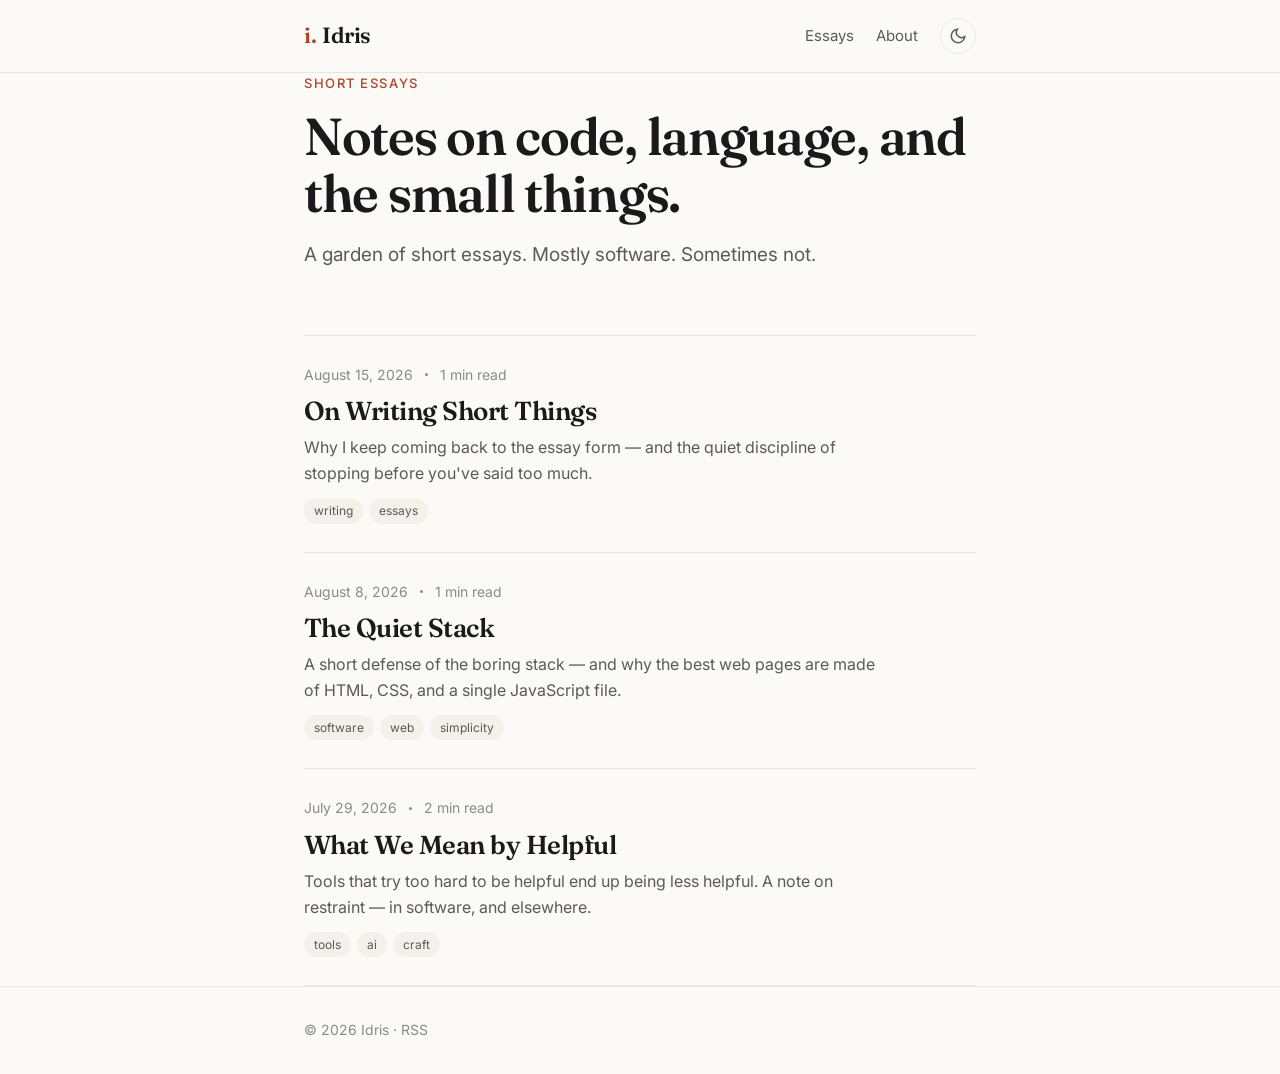
==== index.html @ 1bb1d2be "Initial site: modern essay journal with RSS + Pages deploy" ====
<!DOCTYPE html>
<html lang="en">
<head>
  <meta charset="UTF-8" />
  <meta name="viewport" content="width=device-width, initial-scale=1.0" />
  <title>Idris — Essays</title>
  <meta name="description" content="Short essays on software, language, and the small things." />
  <link rel="preconnect" href="https://fonts.googleapis.com" />
  <link rel="preconnect" href="https://fonts.gstatic.com" crossorigin />
  <link href="https://fonts.googleapis.com/css2?family=Fraunces:opsz,wght@9..144,400;9..144,500;9..144,600;9..144,700&family=Inter:wght@400;500;600;700&family=JetBrains+Mono:wght@400;500&display=swap" rel="stylesheet" />
  <link rel="stylesheet" href="/assets/style.css" />
  <link rel="alternate" type="application/rss+xml" title="Idris — Essays" href="/feed.xml" />
</head>
<body>
  <a class="skip-link" href="#main">Skip to content</a>

  <header class="site-header">
    <div class="wrap">
      <a class="brand" href="/">
        <span class="brand-mark">i.</span>
        <span class="brand-name">Idris</span>
      </a>
      <nav class="nav">
        <a href="/">Essays</a>
        <a href="/about.html">About</a>
        <button id="theme-toggle" class="theme-toggle" aria-label="Toggle theme">
          <svg class="icon-sun" viewBox="0 0 24 24" width="18" height="18" fill="none" stroke="currentColor" stroke-width="2"><circle cx="12" cy="12" r="4"/><path d="M12 2v2M12 20v2M4.93 4.93l1.41 1.41M17.66 17.66l1.41 1.41M2 12h2M20 12h2M4.93 19.07l1.41-1.41M17.66 6.34l1.41-1.41"/></svg>
          <svg class="icon-moon" viewBox="0 0 24 24" width="18" height="18" fill="none" stroke="currentColor" stroke-width="2"><path d="M21 12.79A9 9 0 1 1 11.21 3 7 7 0 0 0 21 12.79z"/></svg>
        </button>
      </nav>
    </div>
  </header>

  <main id="main" class="wrap">
    <section class="hero">
      <p class="eyebrow">Short essays</p>
      <h1>Notes on code, language, and the small things.</h1>
      <p class="lede">A garden of short essays. Mostly software. Sometimes not.</p>
    </section>

    <section class="essays" id="essay-list" aria-live="polite">
      <div class="loading">Loading essays…</div>
    </section>
  </main>

  <footer class="site-footer">
    <div class="wrap">
      <p>© <span id="year"></span> Idris · <a href="/feed.xml">RSS</a></p>
    </div>
  </footer>

  <script src="/assets/essays.js"></script>
  <script src="/assets/main.js"></script>
</body>
</html>
---- assets/style.css ----
/* ---------- Theme tokens ---------- */
:root {
  --bg: #fbfaf7;
  --bg-elev: #ffffff;
  --fg: #1a1a1a;
  --fg-muted: #5a5a5a;
  --fg-faint: #8a8a8a;
  --border: #e8e6df;
  --accent: #b1432a;
  --accent-soft: #f6e7e0;
  --code-bg: #f3f1ea;
  --shadow: 0 1px 2px rgba(0,0,0,.04), 0 8px 24px rgba(0,0,0,.04);
  --radius: 10px;
  --max: 720px;
}

[data-theme="dark"] {
  --bg: #131311;
  --bg-elev: #1c1c19;
  --fg: #ececea;
  --fg-muted: #a8a8a3;
  --fg-faint: #6e6e69;
  --border: #2a2a26;
  --accent: #e07a5f;
  --accent-soft: #2a1f1a;
  --code-bg: #1f1f1c;
  --shadow: 0 1px 2px rgba(0,0,0,.3), 0 8px 24px rgba(0,0,0,.4);
}

/* ---------- Reset ---------- */
*, *::before, *::after { box-sizing: border-box; }
html { -webkit-text-size-adjust: 100%; }
body, h1, h2, h3, p, ul, ol, figure, blockquote, pre { margin: 0; }
ul, ol { padding: 0; list-style: none; }
img { max-width: 100%; display: block; }
a { color: inherit; text-decoration: none; }

/* ---------- Base ---------- */
html { color-scheme: light dark; }
body {
  font-family: 'Inter', -apple-system, BlinkMacSystemFont, 'Segoe UI', sans-serif;
  background: var(--bg);
  color: var(--fg);
  line-height: 1.6;
  font-size: 17px;
  transition: background .2s ease, color .2s ease;
  min-height: 100vh;
  display: flex;
  flex-direction: column;
}

.wrap {
  max-width: var(--max);
  margin: 0 auto;
  padding: 0 24px;
}

.skip-link {
  position: absolute; left: -9999px; top: 0;
  background: var(--accent); color: white; padding: 8px 12px;
}
.skip-link:focus { left: 8px; top: 8px; z-index: 100; }

/* ---------- Header ---------- */
.site-header {
  border-bottom: 1px solid var(--border);
  background: color-mix(in srgb, var(--bg) 90%, transparent);
  backdrop-filter: blur(10px);
  position: sticky; top: 0; z-index: 50;
}
.site-header .wrap {
  display: flex; align-items: center; justify-content: space-between;
  padding-top: 18px; padding-bottom: 18px;
}
.brand {
  display: inline-flex; align-items: baseline; gap: 6px;
  font-family: 'Fraunces', Georgia, serif;
  font-weight: 600; font-size: 22px;
  letter-spacing: -0.02em;
}
.brand-mark { color: var(--accent); }
.nav { display: flex; align-items: center; gap: 22px; font-size: 15px; }
.nav a {
  color: var(--fg-muted);
  transition: color .15s ease;
}
.nav a:hover { color: var(--fg); }
.theme-toggle {
  background: transparent; border: 1px solid var(--border);
  width: 36px; height: 36px; border-radius: 50%;
  display: inline-flex; align-items: center; justify-content: center;
  cursor: pointer; color: var(--fg-muted);
  transition: all .15s ease;
}
.theme-toggle:hover { color: var(--fg); border-color: var(--fg-faint); }
.icon-sun { display: none; }
[data-theme="dark"] .icon-sun { display: block; }
[data-theme="dark"] .icon-moon { display: none; }

/* ---------- Hero ---------- */
main { flex: 1; padding-top: 64px; padding-bottom: 96px; }
.hero { margin-bottom: 64px; }
.eyebrow {
  font-size: 13px; letter-spacing: 0.12em; text-transform: uppercase;
  color: var(--accent); margin-bottom: 14px; font-weight: 500;
}
.hero h1 {
  font-family: 'Fraunces', Georgia, serif;
  font-size: clamp(34px, 6vw, 52px);
  font-weight: 600;
  letter-spacing: -0.025em;
  line-height: 1.1;
  margin-bottom: 18px;
}
.lede { color: var(--fg-muted); font-size: 19px; max-width: 540px; }

/* ---------- Essay list ---------- */
.essays { display: flex; flex-direction: column; }
.essay-card {
  display: block;
  padding: 28px 0;
  border-bottom: 1px solid var(--border);
  transition: transform .15s ease;
}
.essay-card:first-child { border-top: 1px solid var(--border); }
.essay-card:hover { transform: translateX(2px); }
.essay-card h2 {
  font-family: 'Fraunces', Georgia, serif;
  font-size: 26px;
  font-weight: 600;
  letter-spacing: -0.02em;
  line-height: 1.2;
  margin-bottom: 8px;
  color: var(--fg);
}
.essay-card h2::after {
  content: " →";
  color: var(--accent);
  opacity: 0;
  transition: opacity .15s ease, transform .15s ease;
  display: inline-block;
}
.essay-card:hover h2::after { opacity: 1; transform: translateX(2px); }
.essay-meta {
  display: flex; gap: 12px; align-items: center;
  font-size: 14px; color: var(--fg-faint);
  margin-bottom: 10px;
}
.essay-meta .dot { width: 3px; height: 3px; background: currentColor; border-radius: 50%; }
.essay-card p { color: var(--fg-muted); font-size: 16px; max-width: 580px; }
.essay-tags { display: flex; gap: 6px; margin-top: 12px; flex-wrap: wrap; }
.essay-tag {
  font-size: 12px; padding: 3px 10px; border-radius: 999px;
  background: var(--code-bg); color: var(--fg-muted);
}

.loading, .empty { color: var(--fg-faint); padding: 40px 0; text-align: center; }

/* ---------- Essay (post) page ---------- */
.post-header { margin-bottom: 48px; padding-bottom: 24px; border-bottom: 1px solid var(--border); }
.post-header h1 {
  font-family: 'Fraunces', Georgia, serif;
  font-size: clamp(32px, 5vw, 44px);
  font-weight: 600;
  letter-spacing: -0.025em;
  line-height: 1.15;
  margin-bottom: 14px;
}
.post-meta { color: var(--fg-faint); font-size: 15px; display: flex; gap: 12px; align-items: center; }
.post-content { font-size: 18px; line-height: 1.75; }
.post-content > * + * { margin-top: 1.2em; }
.post-content h2 {
  font-family: 'Fraunces', Georgia, serif;
  font-size: 28px; font-weight: 600; letter-spacing: -0.02em;
  margin-top: 2em;
}
.post-content h3 {
  font-family: 'Fraunces', Georgia, serif;
  font-size: 22px; font-weight: 600; letter-spacing: -0.015em;
  margin-top: 1.6em;
}
.post-content p, .post-content li { color: var(--fg); }
.post-content a {
  color: var(--accent);
  border-bottom: 1px solid color-mix(in srgb, var(--accent) 40%, transparent);
  transition: border-color .15s ease;
}
.post-content a:hover { border-bottom-color: var(--accent); }
.post-content blockquote {
  border-left: 3px solid var(--accent);
  padding-left: 20px;
  font-style: italic;
  color: var(--fg-muted);
}
.post-content code {
  font-family: 'JetBrains Mono', monospace;
  font-size: 0.88em;
  background: var(--code-bg);
  padding: 2px 6px; border-radius: 4px;
}
.post-content pre {
  font-family: 'JetBrains Mono', monospace;
  background: var(--code-bg);
  padding: 16px 20px; border-radius: var(--radius);
  overflow-x: auto;
  font-size: 14px;
  line-height: 1.6;
}
.post-content pre code { background: transparent; padding: 0; }
.post-content ul, .post-content ol { padding-left: 1.5em; }
.post-content ul li { list-style: disc; }
.post-content ol li { list-style: decimal; }
.post-content hr { border: none; border-top: 1px solid var(--border); margin: 2em 0; }
.post-content img { border-radius: var(--radius); margin: 1.5em auto; }

.post-nav {
  margin-top: 64px; padding-top: 24px;
  border-top: 1px solid var(--border);
  display: flex; justify-content: space-between; gap: 16px; flex-wrap: wrap;
}
.post-nav a { color: var(--fg-muted); font-size: 15px; }
.post-nav a:hover { color: var(--accent); }
.post-nav .next { margin-left: auto; }

/* ---------- About page ---------- */
.about-content { font-size: 18px; line-height: 1.75; }
.about-content > * + * { margin-top: 1em; }

/* ---------- Footer ---------- */
.site-footer {
  border-top: 1px solid var(--border);
  padding: 32px 0;
  color: var(--fg-faint);
  font-size: 14px;
}
.site-footer a:hover { color: var(--accent); }

/* ---------- Responsive ---------- */
@media (max-width: 600px) {
  body { font-size: 16px; }
  main { padding-top: 40px; padding-bottom: 64px; }
  .hero { margin-bottom: 40px; }
  .nav { gap: 14px; }
  .essay-card { padding: 22px 0; }
  .essay-card h2 { font-size: 22px; }
}

/* ---------- Motion ---------- */
@media (prefers-reduced-motion: reduce) {
  *, *::before, *::after {
    transition-duration: 0.01ms !important;
    animation-duration: 0.01ms !important;
  }
}
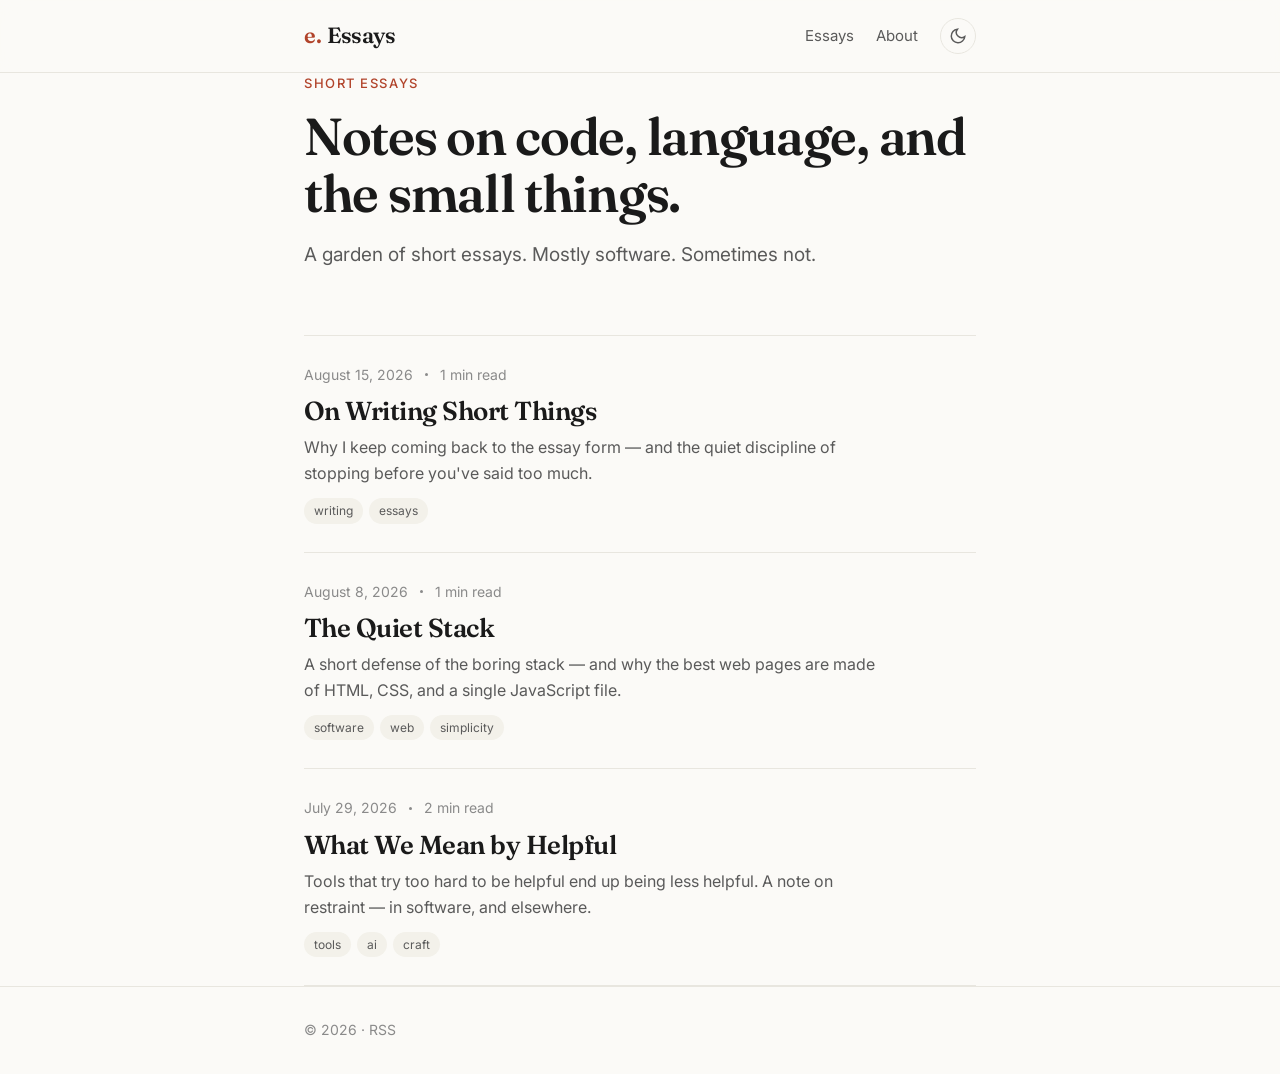
==== commit a46f2e6e: "rebrand: remove personal name; site is now just 'Essays'" ====
--- a/index.html
+++ b/index.html
@@ -3,13 +3,13 @@
 <head>
   <meta charset="UTF-8" />
   <meta name="viewport" content="width=device-width, initial-scale=1.0" />
-  <title>Idris — Essays</title>
+  <title>Essays</title>
   <meta name="description" content="Short essays on software, language, and the small things." />
   <link rel="preconnect" href="https://fonts.googleapis.com" />
   <link rel="preconnect" href="https://fonts.gstatic.com" crossorigin />
   <link href="https://fonts.googleapis.com/css2?family=Fraunces:opsz,wght@9..144,400;9..144,500;9..144,600;9..144,700&family=Inter:wght@400;500;600;700&family=JetBrains+Mono:wght@400;500&display=swap" rel="stylesheet" />
   <link rel="stylesheet" href="/assets/style.css" />
-  <link rel="alternate" type="application/rss+xml" title="Idris — Essays" href="/feed.xml" />
+  <link rel="alternate" type="application/rss+xml" title="Essays" href="/feed.xml" />
 </head>
 <body>
   <a class="skip-link" href="#main">Skip to content</a>
@@ -17,8 +17,8 @@
   <header class="site-header">
     <div class="wrap">
       <a class="brand" href="/">
-        <span class="brand-mark">i.</span>
-        <span class="brand-name">Idris</span>
+        <span class="brand-mark">e.</span>
+        <span class="brand-name">Essays</span>
       </a>
       <nav class="nav">
         <a href="/">Essays</a>
@@ -45,11 +45,11 @@
 
   <footer class="site-footer">
     <div class="wrap">
-      <p>© <span id="year"></span> Idris · <a href="/feed.xml">RSS</a></p>
+      <p>© <span id="year"></span> · <a href="/feed.xml">RSS</a></p>
     </div>
   </footer>
 
   <script src="/assets/essays.js"></script>
   <script src="/assets/main.js"></script>
 </body>
-</html>
+</html>
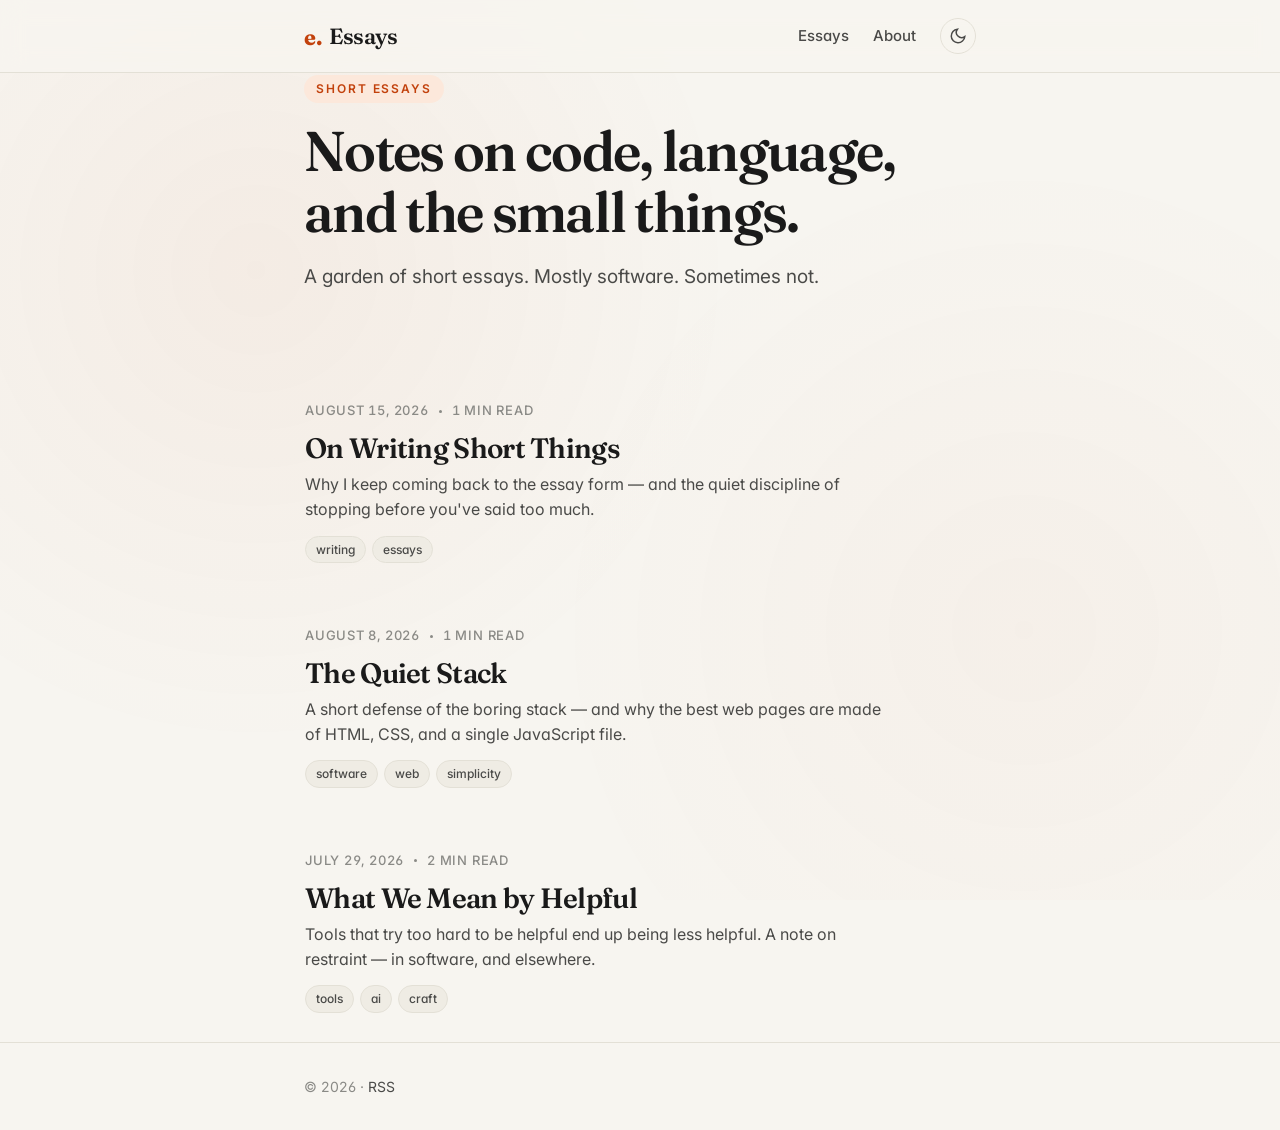
==== commit 564b4d2a: "redesign: server-rendered essays, modern CSS (no client fetch) - index.html now contains the essay c" ====
--- a/index.html
+++ b/index.html
@@ -38,9 +38,38 @@
       <p class="lede">A garden of short essays. Mostly software. Sometimes not.</p>
     </section>
 
-    <section class="essays" id="essay-list" aria-live="polite">
-      <div class="loading">Loading essays…</div>
-    </section>
+    <section class="essays"><a class="essay-card" href="/essays/on-writing-short-things/">
+          <div class="essay-meta">
+            <time datetime="2026-08-15">August 15, 2026</time>
+            <span class="dot"></span>
+            <span>1 min read</span>
+          </div>
+          <h2>On Writing Short Things</h2>
+          <p>Why I keep coming back to the essay form — and the quiet discipline of stopping before you&#39;ve said too much.</p>
+          <div class="essay-tags"><span class="essay-tag">writing</span><span class="essay-tag">essays</span></div>
+        </a>
+
+        <a class="essay-card" href="/essays/the-quiet-stack/">
+          <div class="essay-meta">
+            <time datetime="2026-08-08">August 8, 2026</time>
+            <span class="dot"></span>
+            <span>1 min read</span>
+          </div>
+          <h2>The Quiet Stack</h2>
+          <p>A short defense of the boring stack — and why the best web pages are made of HTML, CSS, and a single JavaScript file.</p>
+          <div class="essay-tags"><span class="essay-tag">software</span><span class="essay-tag">web</span><span class="essay-tag">simplicity</span></div>
+        </a>
+
+        <a class="essay-card" href="/essays/what-we-mean-by-helpful/">
+          <div class="essay-meta">
+            <time datetime="2026-07-29">July 29, 2026</time>
+            <span class="dot"></span>
+            <span>2 min read</span>
+          </div>
+          <h2>What We Mean by Helpful</h2>
+          <p>Tools that try too hard to be helpful end up being less helpful. A note on restraint — in software, and elsewhere.</p>
+          <div class="essay-tags"><span class="essay-tag">tools</span><span class="essay-tag">ai</span><span class="essay-tag">craft</span></div>
+        </a></section>
   </main>
 
   <footer class="site-footer">
@@ -49,7 +78,6 @@
     </div>
   </footer>
 
-  <script src="/assets/essays.js"></script>
   <script src="/assets/main.js"></script>
 </body>
 </html>
--- a/assets/style.css
+++ b/assets/style.css
@@ -1,71 +1,111 @@
-/* ---------- Theme tokens ---------- */
+/* ============================================================
+   THEME TOKENS
+   ============================================================ */
 :root {
-  --bg: #fbfaf7;
+  /* Light theme */
+  --bg: #f7f5f0;
   --bg-elev: #ffffff;
+  --bg-soft: #efece4;
   --fg: #1a1a1a;
-  --fg-muted: #5a5a5a;
-  --fg-faint: #8a8a8a;
-  --border: #e8e6df;
-  --accent: #b1432a;
-  --accent-soft: #f6e7e0;
+  --fg-muted: #4a4a48;
+  --fg-faint: #8a8a86;
+  --border: #e3e0d6;
+  --border-strong: #c8c5b9;
+  --accent: #c2410c;
+  --accent-hover: #9a3309;
+  --accent-soft: #fce8db;
   --code-bg: #f3f1ea;
-  --shadow: 0 1px 2px rgba(0,0,0,.04), 0 8px 24px rgba(0,0,0,.04);
-  --radius: 10px;
+  --shadow-sm: 0 1px 2px rgba(0,0,0,.04);
+  --shadow: 0 1px 3px rgba(0,0,0,.06), 0 8px 24px rgba(0,0,0,.06);
+  --shadow-lg: 0 4px 16px rgba(0,0,0,.08), 0 24px 48px rgba(0,0,0,.08);
+  --radius: 12px;
+  --radius-sm: 6px;
   --max: 720px;
+  --max-wide: 1080px;
+  --serif: 'Fraunces', Georgia, 'Times New Roman', serif;
+  --sans: 'Inter', -apple-system, BlinkMacSystemFont, 'Segoe UI', Roboto, sans-serif;
+  --mono: 'JetBrains Mono', ui-monospace, 'SF Mono', Menlo, Consolas, monospace;
 }
 
 [data-theme="dark"] {
-  --bg: #131311;
-  --bg-elev: #1c1c19;
-  --fg: #ececea;
-  --fg-muted: #a8a8a3;
-  --fg-faint: #6e6e69;
-  --border: #2a2a26;
-  --accent: #e07a5f;
-  --accent-soft: #2a1f1a;
-  --code-bg: #1f1f1c;
-  --shadow: 0 1px 2px rgba(0,0,0,.3), 0 8px 24px rgba(0,0,0,.4);
-}
-
-/* ---------- Reset ---------- */
+  --bg: #0f0f0e;
+  --bg-elev: #18181a;
+  --bg-soft: #20201e;
+  --fg: #f0efea;
+  --fg-muted: #a9a8a3;
+  --fg-faint: #6a6a66;
+  --border: #2a2a28;
+  --border-strong: #40403c;
+  --accent: #fb923c;
+  --accent-hover: #fdba74;
+  --accent-soft: #2a1810;
+  --code-bg: #1c1c1a;
+  --shadow-sm: 0 1px 2px rgba(0,0,0,.4);
+  --shadow: 0 1px 3px rgba(0,0,0,.4), 0 8px 24px rgba(0,0,0,.3);
+  --shadow-lg: 0 4px 16px rgba(0,0,0,.5), 0 24px 48px rgba(0,0,0,.4);
+}
+
+/* ============================================================
+   RESET + BASE
+   ============================================================ */
 *, *::before, *::after { box-sizing: border-box; }
-html { -webkit-text-size-adjust: 100%; }
-body, h1, h2, h3, p, ul, ol, figure, blockquote, pre { margin: 0; }
+html { -webkit-text-size-adjust: 100%; scroll-behavior: smooth; }
+body, h1, h2, h3, h4, p, ul, ol, figure, blockquote, pre, hr { margin: 0; }
 ul, ol { padding: 0; list-style: none; }
 img { max-width: 100%; display: block; }
 a { color: inherit; text-decoration: none; }
 
-/* ---------- Base ---------- */
 html { color-scheme: light dark; }
 body {
-  font-family: 'Inter', -apple-system, BlinkMacSystemFont, 'Segoe UI', sans-serif;
+  font-family: var(--sans);
   background: var(--bg);
   color: var(--fg);
-  line-height: 1.6;
+  line-height: 1.65;
   font-size: 17px;
-  transition: background .2s ease, color .2s ease;
+  font-feature-settings: 'ss01', 'cv11';
+  -webkit-font-smoothing: antialiased;
+  -moz-osx-font-smoothing: grayscale;
+  transition: background-color .25s ease, color .25s ease;
   min-height: 100vh;
   display: flex;
   flex-direction: column;
+}
+
+/* Subtle paper-grain background */
+body::before {
+  content: '';
+  position: fixed;
+  inset: 0;
+  pointer-events: none;
+  z-index: 0;
+  background-image:
+    radial-gradient(circle at 20% 30%, color-mix(in srgb, var(--accent) 5%, transparent), transparent 40%),
+    radial-gradient(circle at 80% 70%, color-mix(in srgb, var(--accent) 3%, transparent), transparent 40%);
 }
 
 .wrap {
   max-width: var(--max);
   margin: 0 auto;
   padding: 0 24px;
+  position: relative;
+  z-index: 1;
 }
 
 .skip-link {
   position: absolute; left: -9999px; top: 0;
   background: var(--accent); color: white; padding: 8px 12px;
-}
-.skip-link:focus { left: 8px; top: 8px; z-index: 100; }
-
-/* ---------- Header ---------- */
+  border-radius: 0 0 var(--radius-sm) 0;
+}
+.skip-link:focus { left: 0; z-index: 100; }
+
+/* ============================================================
+   HEADER
+   ============================================================ */
 .site-header {
   border-bottom: 1px solid var(--border);
-  background: color-mix(in srgb, var(--bg) 90%, transparent);
-  backdrop-filter: blur(10px);
+  background: color-mix(in srgb, var(--bg) 85%, transparent);
+  backdrop-filter: blur(12px) saturate(180%);
+  -webkit-backdrop-filter: blur(12px) saturate(180%);
   position: sticky; top: 0; z-index: 50;
 }
 .site-header .wrap {
@@ -73,182 +113,382 @@
   padding-top: 18px; padding-bottom: 18px;
 }
 .brand {
-  display: inline-flex; align-items: baseline; gap: 6px;
-  font-family: 'Fraunces', Georgia, serif;
+  display: inline-flex; align-items: baseline; gap: 8px;
+  font-family: var(--serif);
   font-weight: 600; font-size: 22px;
   letter-spacing: -0.02em;
-}
-.brand-mark { color: var(--accent); }
-.nav { display: flex; align-items: center; gap: 22px; font-size: 15px; }
+  color: var(--fg);
+}
+.brand-mark {
+  color: var(--accent);
+  font-weight: 700;
+  transform: translateY(1px);
+  display: inline-block;
+}
+.brand-name { color: var(--fg); }
+.nav { display: flex; align-items: center; gap: 24px; font-size: 15px; }
 .nav a {
   color: var(--fg-muted);
+  font-weight: 500;
   transition: color .15s ease;
+  position: relative;
 }
 .nav a:hover { color: var(--fg); }
+.nav a::after {
+  content: '';
+  position: absolute;
+  left: 0; right: 0; bottom: -6px;
+  height: 2px;
+  background: var(--accent);
+  transform: scaleX(0);
+  transform-origin: left;
+  transition: transform .2s ease;
+}
+.nav a:hover::after { transform: scaleX(1); }
 .theme-toggle {
-  background: transparent; border: 1px solid var(--border);
+  background: transparent;
+  border: 1px solid var(--border);
   width: 36px; height: 36px; border-radius: 50%;
   display: inline-flex; align-items: center; justify-content: center;
   cursor: pointer; color: var(--fg-muted);
   transition: all .15s ease;
 }
-.theme-toggle:hover { color: var(--fg); border-color: var(--fg-faint); }
+.theme-toggle:hover {
+  color: var(--accent);
+  border-color: var(--accent);
+  transform: rotate(15deg);
+}
 .icon-sun { display: none; }
 [data-theme="dark"] .icon-sun { display: block; }
 [data-theme="dark"] .icon-moon { display: none; }
 
-/* ---------- Hero ---------- */
-main { flex: 1; padding-top: 64px; padding-bottom: 96px; }
-.hero { margin-bottom: 64px; }
+/* ============================================================
+   HERO
+   ============================================================ */
+main { flex: 1; padding-top: 80px; padding-bottom: 96px; }
+.hero { margin-bottom: 80px; animation: fade-up .6s ease-out both; }
 .eyebrow {
-  font-size: 13px; letter-spacing: 0.12em; text-transform: uppercase;
-  color: var(--accent); margin-bottom: 14px; font-weight: 500;
+  display: inline-block;
+  font-size: 12px; letter-spacing: 0.16em; text-transform: uppercase;
+  color: var(--accent);
+  margin-bottom: 18px;
+  font-weight: 600;
+  padding: 4px 12px;
+  background: var(--accent-soft);
+  border-radius: 999px;
 }
 .hero h1 {
-  font-family: 'Fraunces', Georgia, serif;
-  font-size: clamp(34px, 6vw, 52px);
+  font-family: var(--serif);
+  font-size: clamp(36px, 6.5vw, 56px);
+  font-weight: 600;
+  letter-spacing: -0.03em;
+  line-height: 1.08;
+  margin-bottom: 20px;
+  color: var(--fg);
+}
+.hero h1 em {
+  font-style: italic;
+  color: var(--accent);
+  font-weight: 500;
+}
+.lede {
+  color: var(--fg-muted);
+  font-size: 19px;
+  max-width: 560px;
+  line-height: 1.55;
+}
+
+@keyframes fade-up {
+  from { opacity: 0; transform: translateY(12px); }
+  to   { opacity: 1; transform: translateY(0); }
+}
+
+/* ============================================================
+   ESSAY LIST
+   ============================================================ */
+.essays {
+  display: flex;
+  flex-direction: column;
+  gap: 4px;
+}
+.essay-card {
+  display: block;
+  padding: 28px 28px;
+  margin: 0 -28px;
+  border-radius: var(--radius);
+  border: 1px solid transparent;
+  transition: background-color .2s ease, border-color .2s ease, transform .2s ease;
+  animation: fade-up .5s ease-out both;
+}
+.essay-card:nth-child(2) { animation-delay: .05s; }
+.essay-card:nth-child(3) { animation-delay: .1s; }
+.essay-card:nth-child(4) { animation-delay: .15s; }
+.essay-card:nth-child(5) { animation-delay: .2s; }
+.essay-card:hover {
+  background: var(--bg-elev);
+  border-color: var(--border);
+  transform: translateY(-2px);
+  box-shadow: var(--shadow);
+}
+.essay-meta {
+  display: flex; gap: 10px; align-items: center;
+  font-size: 13px; color: var(--fg-faint);
+  margin-bottom: 10px;
+  font-variant-numeric: tabular-nums;
+  text-transform: uppercase;
+  letter-spacing: 0.06em;
+  font-weight: 500;
+}
+.essay-meta .dot {
+  width: 3px; height: 3px;
+  background: var(--fg-faint);
+  border-radius: 50%;
+  display: inline-block;
+}
+.essay-card h2 {
+  font-family: var(--serif);
+  font-size: 28px;
   font-weight: 600;
   letter-spacing: -0.025em;
+  line-height: 1.2;
+  margin-bottom: 10px;
+  color: var(--fg);
+  display: inline;
+  background-image: linear-gradient(transparent calc(100% - 1px), var(--accent) 1px);
+  background-repeat: no-repeat;
+  background-size: 0 100%;
+  transition: background-size .3s ease;
+}
+.essay-card:hover h2 { background-size: 100% 100%; }
+.essay-card p {
+  color: var(--fg-muted);
+  font-size: 16px;
+  max-width: 580px;
+  line-height: 1.55;
+  margin-top: 6px;
+}
+.essay-tags {
+  display: flex; gap: 6px; margin-top: 14px; flex-wrap: wrap;
+}
+.essay-tag {
+  font-size: 12px;
+  padding: 3px 10px;
+  border-radius: 999px;
+  background: var(--bg-soft);
+  color: var(--fg-muted);
+  font-weight: 500;
+  border: 1px solid var(--border);
+}
+.essay-card:hover .essay-tag {
+  background: var(--accent-soft);
+  color: var(--accent);
+  border-color: transparent;
+}
+
+.empty { color: var(--fg-faint); padding: 40px 0; text-align: center; }
+
+/* ============================================================
+   ESSAY (post) PAGE
+   ============================================================ */
+.post-header {
+  margin-bottom: 48px;
+  padding-bottom: 24px;
+  border-bottom: 1px solid var(--border);
+  animation: fade-up .5s ease-out both;
+}
+.post-header h1 {
+  font-family: var(--serif);
+  font-size: clamp(34px, 5.5vw, 48px);
+  font-weight: 600;
+  letter-spacing: -0.03em;
   line-height: 1.1;
-  margin-bottom: 18px;
-}
-.lede { color: var(--fg-muted); font-size: 19px; max-width: 540px; }
-
-/* ---------- Essay list ---------- */
-.essays { display: flex; flex-direction: column; }
-.essay-card {
-  display: block;
-  padding: 28px 0;
-  border-bottom: 1px solid var(--border);
-  transition: transform .15s ease;
-}
-.essay-card:first-child { border-top: 1px solid var(--border); }
-.essay-card:hover { transform: translateX(2px); }
-.essay-card h2 {
-  font-family: 'Fraunces', Georgia, serif;
-  font-size: 26px;
-  font-weight: 600;
-  letter-spacing: -0.02em;
+  margin-bottom: 16px;
+  color: var(--fg);
+}
+.post-meta {
+  color: var(--fg-faint);
+  font-size: 14px;
+  display: flex; gap: 10px; align-items: center;
+  text-transform: uppercase;
+  letter-spacing: 0.06em;
+  font-weight: 500;
+  font-variant-numeric: tabular-nums;
+}
+.post-meta .dot {
+  width: 3px; height: 3px;
+  background: var(--fg-faint);
+  border-radius: 50%;
+  display: inline-block;
+}
+.post-content { font-size: 18px; line-height: 1.78; animation: fade-up .5s ease-out .05s both; }
+.post-content > * + * { margin-top: 1.3em; }
+.post-content h2 {
+  font-family: var(--serif);
+  font-size: 30px; font-weight: 600; letter-spacing: -0.022em;
+  margin-top: 2.2em;
   line-height: 1.2;
-  margin-bottom: 8px;
-  color: var(--fg);
-}
-.essay-card h2::after {
-  content: " →";
-  color: var(--accent);
-  opacity: 0;
-  transition: opacity .15s ease, transform .15s ease;
-  display: inline-block;
-}
-.essay-card:hover h2::after { opacity: 1; transform: translateX(2px); }
-.essay-meta {
-  display: flex; gap: 12px; align-items: center;
-  font-size: 14px; color: var(--fg-faint);
-  margin-bottom: 10px;
-}
-.essay-meta .dot { width: 3px; height: 3px; background: currentColor; border-radius: 50%; }
-.essay-card p { color: var(--fg-muted); font-size: 16px; max-width: 580px; }
-.essay-tags { display: flex; gap: 6px; margin-top: 12px; flex-wrap: wrap; }
-.essay-tag {
-  font-size: 12px; padding: 3px 10px; border-radius: 999px;
-  background: var(--code-bg); color: var(--fg-muted);
-}
-
-.loading, .empty { color: var(--fg-faint); padding: 40px 0; text-align: center; }
-
-/* ---------- Essay (post) page ---------- */
-.post-header { margin-bottom: 48px; padding-bottom: 24px; border-bottom: 1px solid var(--border); }
-.post-header h1 {
-  font-family: 'Fraunces', Georgia, serif;
-  font-size: clamp(32px, 5vw, 44px);
-  font-weight: 600;
-  letter-spacing: -0.025em;
-  line-height: 1.15;
-  margin-bottom: 14px;
-}
-.post-meta { color: var(--fg-faint); font-size: 15px; display: flex; gap: 12px; align-items: center; }
-.post-content { font-size: 18px; line-height: 1.75; }
-.post-content > * + * { margin-top: 1.2em; }
-.post-content h2 {
-  font-family: 'Fraunces', Georgia, serif;
-  font-size: 28px; font-weight: 600; letter-spacing: -0.02em;
-  margin-top: 2em;
 }
 .post-content h3 {
-  font-family: 'Fraunces', Georgia, serif;
-  font-size: 22px; font-weight: 600; letter-spacing: -0.015em;
-  margin-top: 1.6em;
+  font-family: var(--serif);
+  font-size: 23px; font-weight: 600; letter-spacing: -0.015em;
+  margin-top: 1.7em;
 }
 .post-content p, .post-content li { color: var(--fg); }
 .post-content a {
   color: var(--accent);
-  border-bottom: 1px solid color-mix(in srgb, var(--accent) 40%, transparent);
-  transition: border-color .15s ease;
-}
-.post-content a:hover { border-bottom-color: var(--accent); }
+  border-bottom: 1.5px solid color-mix(in srgb, var(--accent) 35%, transparent);
+  transition: border-color .15s ease, background-color .15s ease;
+  padding: 0 1px;
+}
+.post-content a:hover {
+  border-bottom-color: var(--accent);
+  background: var(--accent-soft);
+}
 .post-content blockquote {
   border-left: 3px solid var(--accent);
-  padding-left: 20px;
+  padding: 4px 0 4px 24px;
+  margin-left: 0;
   font-style: italic;
   color: var(--fg-muted);
-}
+  font-family: var(--serif);
+  font-size: 19px;
+}
+.post-content blockquote > * + * { margin-top: 0.5em; }
 .post-content code {
-  font-family: 'JetBrains Mono', monospace;
-  font-size: 0.88em;
+  font-family: var(--mono);
+  font-size: 0.86em;
   background: var(--code-bg);
-  padding: 2px 6px; border-radius: 4px;
+  padding: 2px 7px;
+  border-radius: 4px;
+  color: var(--accent);
+  font-weight: 500;
 }
 .post-content pre {
-  font-family: 'JetBrains Mono', monospace;
+  font-family: var(--mono);
   background: var(--code-bg);
-  padding: 16px 20px; border-radius: var(--radius);
+  padding: 18px 22px;
+  border-radius: var(--radius);
   overflow-x: auto;
   font-size: 14px;
   line-height: 1.6;
-}
-.post-content pre code { background: transparent; padding: 0; }
-.post-content ul, .post-content ol { padding-left: 1.5em; }
+  border: 1px solid var(--border);
+}
+.post-content pre code {
+  background: transparent;
+  padding: 0;
+  color: var(--fg);
+  font-weight: 400;
+}
+.post-content ul, .post-content ol { padding-left: 1.6em; }
 .post-content ul li { list-style: disc; }
 .post-content ol li { list-style: decimal; }
-.post-content hr { border: none; border-top: 1px solid var(--border); margin: 2em 0; }
-.post-content img { border-radius: var(--radius); margin: 1.5em auto; }
+.post-content li::marker { color: var(--accent); }
+.post-content hr {
+  border: none;
+  border-top: 1px solid var(--border);
+  margin: 2.5em auto;
+  width: 60px;
+}
+.post-content img { border-radius: var(--radius); margin: 2em auto; }
 
 .post-nav {
-  margin-top: 64px; padding-top: 24px;
+  margin-top: 72px;
+  padding-top: 32px;
   border-top: 1px solid var(--border);
-  display: flex; justify-content: space-between; gap: 16px; flex-wrap: wrap;
-}
-.post-nav a { color: var(--fg-muted); font-size: 15px; }
-.post-nav a:hover { color: var(--accent); }
-.post-nav .next { margin-left: auto; }
-
-/* ---------- About page ---------- */
-.about-content { font-size: 18px; line-height: 1.75; }
+  display: grid;
+  grid-template-columns: 1fr 1fr;
+  gap: 16px;
+}
+.post-nav a {
+  display: flex;
+  flex-direction: column;
+  padding: 16px 20px;
+  border-radius: var(--radius);
+  border: 1px solid var(--border);
+  background: var(--bg-elev);
+  font-size: 14px;
+  transition: all .15s ease;
+}
+.post-nav a:hover {
+  border-color: var(--accent);
+  transform: translateY(-1px);
+  box-shadow: var(--shadow-sm);
+}
+.post-nav a.next { text-align: right; align-items: flex-end; }
+.post-nav .label {
+  font-size: 11px;
+  text-transform: uppercase;
+  letter-spacing: 0.1em;
+  color: var(--fg-faint);
+  margin-bottom: 4px;
+  font-weight: 600;
+}
+.post-nav .title {
+  color: var(--fg);
+  font-family: var(--serif);
+  font-size: 16px;
+  font-weight: 500;
+}
+.post-nav .empty { display: block; }
+
+/* ============================================================
+   ABOUT
+   ============================================================ */
+.about-content { font-size: 18px; line-height: 1.78; }
 .about-content > * + * { margin-top: 1em; }
-
-/* ---------- Footer ---------- */
+.about-content p { color: var(--fg); }
+
+/* ============================================================
+   FOOTER
+   ============================================================ */
 .site-footer {
   border-top: 1px solid var(--border);
   padding: 32px 0;
   color: var(--fg-faint);
   font-size: 14px;
 }
+.site-footer .wrap {
+  display: flex; justify-content: space-between; align-items: center;
+  flex-wrap: wrap; gap: 12px;
+}
+.site-footer a {
+  color: var(--fg-muted);
+  transition: color .15s ease;
+}
 .site-footer a:hover { color: var(--accent); }
 
-/* ---------- Responsive ---------- */
+/* ============================================================
+   RESPONSIVE
+   ============================================================ */
 @media (max-width: 600px) {
   body { font-size: 16px; }
-  main { padding-top: 40px; padding-bottom: 64px; }
-  .hero { margin-bottom: 40px; }
-  .nav { gap: 14px; }
-  .essay-card { padding: 22px 0; }
+  main { padding-top: 48px; padding-bottom: 64px; }
+  .hero { margin-bottom: 48px; }
+  .nav { gap: 16px; }
+  .essay-card { padding: 22px 20px; margin: 0 -20px; }
   .essay-card h2 { font-size: 22px; }
-}
-
-/* ---------- Motion ---------- */
+  .post-nav { grid-template-columns: 1fr; }
+  .post-nav a.next { text-align: left; align-items: flex-start; }
+  .site-header .wrap { padding-top: 14px; padding-bottom: 14px; }
+  .brand { font-size: 19px; }
+  .hero h1 { font-size: 36px; }
+}
+
+/* ============================================================
+   MOTION
+   ============================================================ */
 @media (prefers-reduced-motion: reduce) {
   *, *::before, *::after {
     transition-duration: 0.01ms !important;
     animation-duration: 0.01ms !important;
+    scroll-behavior: auto !important;
   }
 }
+
+/* ============================================================
+   SELECTION
+   ============================================================ */
+::selection {
+  background: var(--accent);
+  color: white;
+}
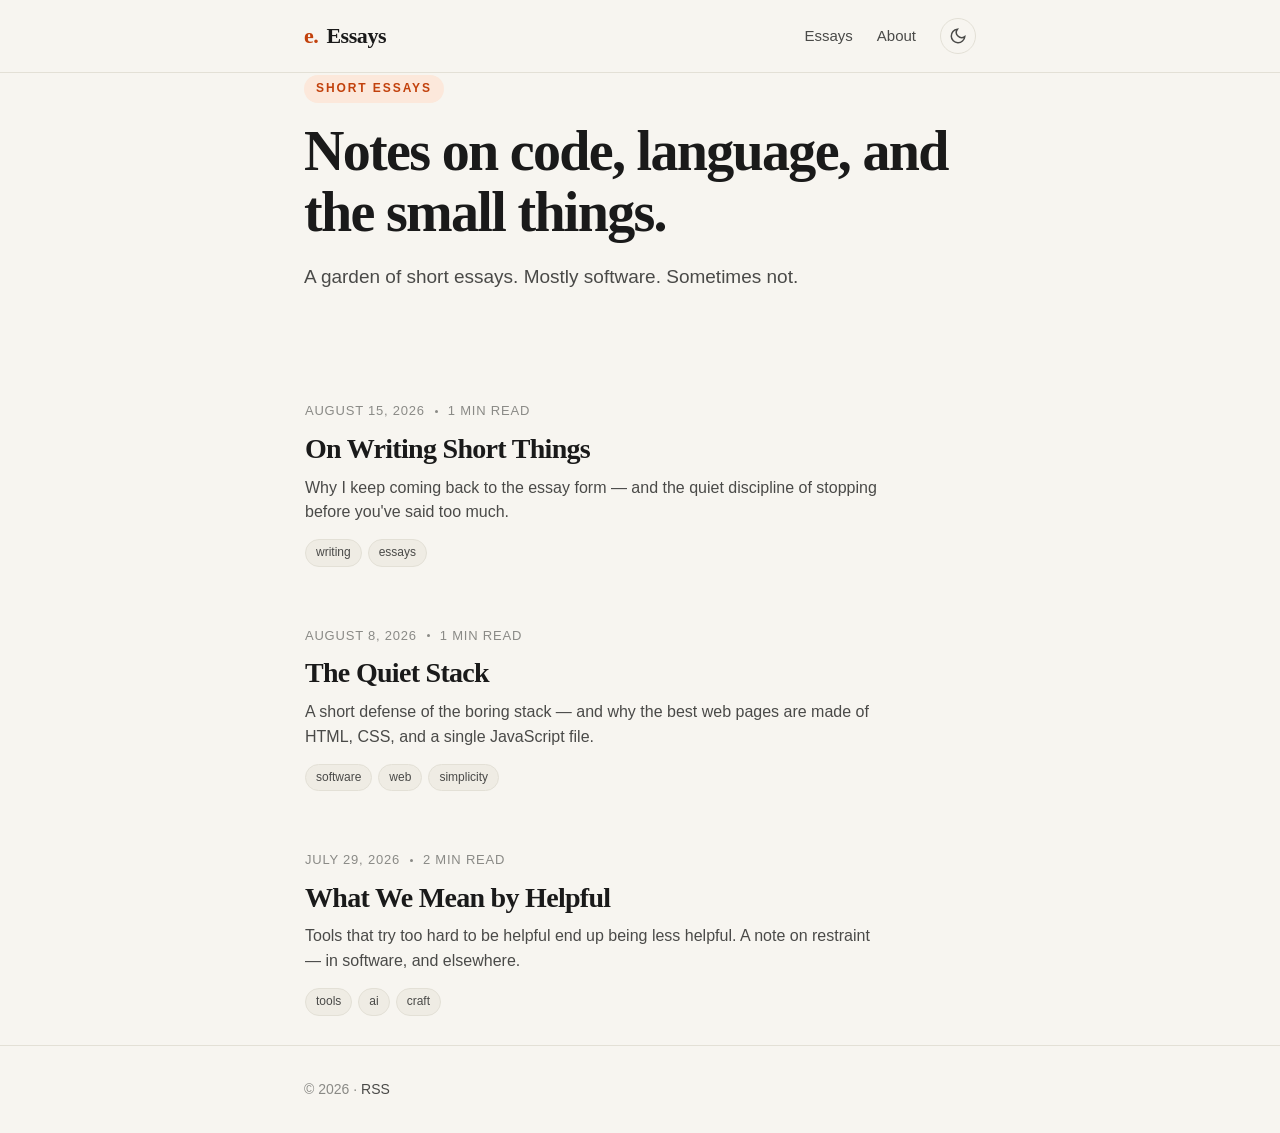
==== commit 8002ff3b: "inline CSS into every page; remove Google Fonts Telegram's in-app browser was stripping external CSS" ====
--- a/index.html
+++ b/index.html
@@ -5,10 +5,382 @@
   <meta name="viewport" content="width=device-width, initial-scale=1.0" />
   <title>Essays</title>
   <meta name="description" content="Short essays on software, language, and the small things." />
-  <link rel="preconnect" href="https://fonts.googleapis.com" />
-  <link rel="preconnect" href="https://fonts.gstatic.com" crossorigin />
-  <link href="https://fonts.googleapis.com/css2?family=Fraunces:opsz,wght@9..144,400;9..144,500;9..144,600;9..144,700&family=Inter:wght@400;500;600;700&family=JetBrains+Mono:wght@400;500&display=swap" rel="stylesheet" />
-  <link rel="stylesheet" href="/assets/style.css" />
+  <style>/* Inline-friendly CSS — uses only system fonts, no external dependencies.
+   Designed to render correctly even in minimal in-app browsers (e.g. Telegram).
+   The build script will inline this into every page. */
+
+:root {
+  --bg: #f7f5f0;
+  --bg-elev: #ffffff;
+  --bg-soft: #efece4;
+  --fg: #1a1a1a;
+  --fg-muted: #4a4a48;
+  --fg-faint: #8a8a86;
+  --border: #e3e0d6;
+  --border-strong: #c8c5b9;
+  --accent: #c2410c;
+  --accent-hover: #9a3309;
+  --accent-soft: #fce8db;
+  --code-bg: #f3f1ea;
+  --shadow-sm: 0 1px 2px rgba(0,0,0,.04);
+  --shadow: 0 1px 3px rgba(0,0,0,.06), 0 8px 24px rgba(0,0,0,.06);
+  --radius: 12px;
+  --radius-sm: 6px;
+  --max: 720px;
+  --serif: ui-serif, Georgia, 'Times New Roman', serif;
+  --sans: -apple-system, BlinkMacSystemFont, 'Segoe UI', Roboto, Helvetica, Arial, sans-serif;
+  --mono: ui-monospace, 'SF Mono', Menlo, Consolas, monospace;
+}
+
+[data-theme="dark"] {
+  --bg: #0f0f0e;
+  --bg-elev: #18181a;
+  --bg-soft: #20201e;
+  --fg: #f0efea;
+  --fg-muted: #a9a8a3;
+  --fg-faint: #6a6a66;
+  --border: #2a2a28;
+  --border-strong: #40403c;
+  --accent: #fb923c;
+  --accent-hover: #fdba74;
+  --accent-soft: #2a1810;
+  --code-bg: #1c1c1a;
+  --shadow-sm: 0 1px 2px rgba(0,0,0,.4);
+  --shadow: 0 1px 3px rgba(0,0,0,.4), 0 8px 24px rgba(0,0,0,.3);
+}
+
+*, *::before, *::after { box-sizing: border-box; }
+html { -webkit-text-size-adjust: 100%; }
+body, h1, h2, h3, h4, p, ul, ol, figure, blockquote, pre, hr { margin: 0; }
+ul, ol { padding: 0; list-style: none; }
+img { max-width: 100%; display: block; }
+a { color: inherit; text-decoration: none; }
+
+body {
+  font-family: var(--sans);
+  background: var(--bg);
+  color: var(--fg);
+  line-height: 1.65;
+  font-size: 17px;
+  -webkit-font-smoothing: antialiased;
+  min-height: 100vh;
+  display: flex;
+  flex-direction: column;
+}
+
+.wrap {
+  max-width: var(--max);
+  margin: 0 auto;
+  padding: 0 24px;
+}
+
+.skip-link {
+  position: absolute; left: -9999px; top: 0;
+  background: var(--accent); color: white; padding: 8px 12px;
+}
+.skip-link:focus { left: 0; z-index: 100; }
+
+/* HEADER */
+.site-header {
+  border-bottom: 1px solid var(--border);
+  background: var(--bg);
+  position: sticky; top: 0; z-index: 50;
+}
+.site-header .wrap {
+  display: flex; align-items: center; justify-content: space-between;
+  padding-top: 18px; padding-bottom: 18px;
+}
+.brand {
+  display: inline-flex; align-items: baseline; gap: 8px;
+  font-family: var(--serif);
+  font-weight: 600; font-size: 22px;
+  letter-spacing: -0.02em;
+  color: var(--fg);
+}
+.brand-mark {
+  color: var(--accent);
+  font-weight: 700;
+}
+.brand-name { color: var(--fg); }
+.nav { display: flex; align-items: center; gap: 24px; font-size: 15px; }
+.nav a {
+  color: var(--fg-muted);
+  font-weight: 500;
+  transition: color .15s ease;
+}
+.nav a:hover { color: var(--fg); }
+.theme-toggle {
+  background: transparent;
+  border: 1px solid var(--border);
+  width: 36px; height: 36px; border-radius: 50%;
+  display: inline-flex; align-items: center; justify-content: center;
+  cursor: pointer; color: var(--fg-muted);
+}
+.theme-toggle:hover { color: var(--accent); border-color: var(--accent); }
+.icon-sun { display: none; }
+[data-theme="dark"] .icon-sun { display: block; }
+[data-theme="dark"] .icon-moon { display: none; }
+
+/* HERO */
+main { flex: 1; padding-top: 80px; padding-bottom: 96px; }
+.hero { margin-bottom: 80px; }
+.eyebrow {
+  display: inline-block;
+  font-size: 12px; letter-spacing: 0.16em; text-transform: uppercase;
+  color: var(--accent);
+  margin-bottom: 18px;
+  font-weight: 600;
+  padding: 4px 12px;
+  background: var(--accent-soft);
+  border-radius: 999px;
+}
+.hero h1 {
+  font-family: var(--serif);
+  font-size: clamp(36px, 6.5vw, 56px);
+  font-weight: 600;
+  letter-spacing: -0.03em;
+  line-height: 1.08;
+  margin-bottom: 20px;
+  color: var(--fg);
+}
+.lede {
+  color: var(--fg-muted);
+  font-size: 19px;
+  max-width: 560px;
+  line-height: 1.55;
+}
+
+/* ESSAY LIST */
+.essays { display: flex; flex-direction: column; }
+.essay-card {
+  display: block;
+  padding: 28px;
+  margin: 0 -28px;
+  border-radius: var(--radius);
+  border: 1px solid transparent;
+  transition: background-color .2s ease, border-color .2s ease, transform .2s ease;
+}
+.essay-card:hover {
+  background: var(--bg-elev);
+  border-color: var(--border);
+  transform: translateY(-2px);
+  box-shadow: var(--shadow);
+}
+.essay-meta {
+  display: flex; gap: 10px; align-items: center;
+  font-size: 13px; color: var(--fg-faint);
+  margin-bottom: 10px;
+  text-transform: uppercase;
+  letter-spacing: 0.06em;
+  font-weight: 500;
+}
+.essay-meta .dot {
+  width: 3px; height: 3px;
+  background: var(--fg-faint);
+  border-radius: 50%;
+  display: inline-block;
+}
+.essay-card h2 {
+  font-family: var(--serif);
+  font-size: 28px;
+  font-weight: 600;
+  letter-spacing: -0.025em;
+  line-height: 1.2;
+  margin-bottom: 10px;
+  color: var(--fg);
+}
+.essay-card p {
+  color: var(--fg-muted);
+  font-size: 16px;
+  max-width: 580px;
+  line-height: 1.55;
+  margin-top: 6px;
+}
+.essay-tags { display: flex; gap: 6px; margin-top: 14px; flex-wrap: wrap; }
+.essay-tag {
+  font-size: 12px;
+  padding: 3px 10px;
+  border-radius: 999px;
+  background: var(--bg-soft);
+  color: var(--fg-muted);
+  font-weight: 500;
+  border: 1px solid var(--border);
+}
+
+/* ESSAY (post) PAGE */
+.post-header {
+  margin-bottom: 48px;
+  padding-bottom: 24px;
+  border-bottom: 1px solid var(--border);
+}
+.post-header h1 {
+  font-family: var(--serif);
+  font-size: clamp(34px, 5.5vw, 48px);
+  font-weight: 600;
+  letter-spacing: -0.03em;
+  line-height: 1.1;
+  margin-bottom: 16px;
+  color: var(--fg);
+}
+.post-meta {
+  color: var(--fg-faint);
+  font-size: 14px;
+  display: flex; gap: 10px; align-items: center;
+  text-transform: uppercase;
+  letter-spacing: 0.06em;
+  font-weight: 500;
+}
+.post-meta .dot {
+  width: 3px; height: 3px;
+  background: var(--fg-faint);
+  border-radius: 50%;
+  display: inline-block;
+}
+.post-content { font-size: 18px; line-height: 1.78; }
+.post-content > * + * { margin-top: 1.3em; }
+.post-content h2 {
+  font-family: var(--serif);
+  font-size: 30px; font-weight: 600; letter-spacing: -0.022em;
+  margin-top: 2.2em;
+  line-height: 1.2;
+}
+.post-content h3 {
+  font-family: var(--serif);
+  font-size: 23px; font-weight: 600; letter-spacing: -0.015em;
+  margin-top: 1.7em;
+}
+.post-content p, .post-content li { color: var(--fg); }
+.post-content a {
+  color: var(--accent);
+  border-bottom: 1.5px solid rgba(194, 65, 12, 0.35);
+  transition: border-color .15s ease;
+}
+.post-content a:hover { border-bottom-color: var(--accent); }
+.post-content blockquote {
+  border-left: 3px solid var(--accent);
+  padding: 4px 0 4px 24px;
+  font-style: italic;
+  color: var(--fg-muted);
+  font-family: var(--serif);
+  font-size: 19px;
+}
+.post-content code {
+  font-family: var(--mono);
+  font-size: 0.86em;
+  background: var(--code-bg);
+  padding: 2px 7px;
+  border-radius: 4px;
+  color: var(--accent);
+  font-weight: 500;
+}
+.post-content pre {
+  font-family: var(--mono);
+  background: var(--code-bg);
+  padding: 18px 22px;
+  border-radius: var(--radius);
+  overflow-x: auto;
+  font-size: 14px;
+  line-height: 1.6;
+  border: 1px solid var(--border);
+}
+.post-content pre code {
+  background: transparent;
+  padding: 0;
+  color: var(--fg);
+  font-weight: 400;
+}
+.post-content ul, .post-content ol { padding-left: 1.6em; }
+.post-content ul li { list-style: disc; }
+.post-content ol li { list-style: decimal; }
+.post-content hr {
+  border: none;
+  border-top: 1px solid var(--border);
+  margin: 2.5em auto;
+  width: 60px;
+}
+
+.post-nav {
+  margin-top: 72px;
+  padding-top: 32px;
+  border-top: 1px solid var(--border);
+  display: grid;
+  grid-template-columns: 1fr 1fr;
+  gap: 16px;
+}
+.post-nav a {
+  display: flex;
+  flex-direction: column;
+  padding: 16px 20px;
+  border-radius: var(--radius);
+  border: 1px solid var(--border);
+  background: var(--bg-elev);
+  font-size: 14px;
+  transition: all .15s ease;
+}
+.post-nav a:hover {
+  border-color: var(--accent);
+  transform: translateY(-1px);
+}
+.post-nav a.next { text-align: right; align-items: flex-end; }
+.post-nav .label {
+  font-size: 11px;
+  text-transform: uppercase;
+  letter-spacing: 0.1em;
+  color: var(--fg-faint);
+  margin-bottom: 4px;
+  font-weight: 600;
+}
+.post-nav .title {
+  color: var(--fg);
+  font-family: var(--serif);
+  font-size: 16px;
+  font-weight: 500;
+}
+.post-nav .empty { display: block; }
+
+/* ABOUT */
+.about-content { font-size: 18px; line-height: 1.78; }
+.about-content > * + * { margin-top: 1em; }
+.about-content p { color: var(--fg); }
+
+/* FOOTER */
+.site-footer {
+  border-top: 1px solid var(--border);
+  padding: 32px 0;
+  color: var(--fg-faint);
+  font-size: 14px;
+}
+.site-footer .wrap {
+  display: flex; justify-content: space-between; align-items: center;
+  flex-wrap: wrap; gap: 12px;
+}
+.site-footer a { color: var(--fg-muted); }
+.site-footer a:hover { color: var(--accent); }
+
+/* RESPONSIVE */
+@media (max-width: 600px) {
+  body { font-size: 16px; }
+  main { padding-top: 48px; padding-bottom: 64px; }
+  .hero { margin-bottom: 48px; }
+  .nav { gap: 16px; }
+  .essay-card { padding: 22px 20px; margin: 0 -20px; }
+  .essay-card h2 { font-size: 22px; }
+  .post-nav { grid-template-columns: 1fr; }
+  .post-nav a.next { text-align: left; align-items: flex-start; }
+  .site-header .wrap { padding-top: 14px; padding-bottom: 14px; }
+  .brand { font-size: 19px; }
+  .hero h1 { font-size: 36px; }
+}
+
+@media (prefers-reduced-motion: reduce) {
+  *, *::before, *::after {
+    transition-duration: 0.01ms !important;
+    animation-duration: 0.01ms !important;
+  }
+}
+
+::selection { background: var(--accent); color: white; }
+</style>
   <link rel="alternate" type="application/rss+xml" title="Essays" href="/feed.xml" />
 </head>
 <body>
@@ -38,38 +410,39 @@
       <p class="lede">A garden of short essays. Mostly software. Sometimes not.</p>
     </section>
 
-    <section class="essays"><a class="essay-card" href="/essays/on-writing-short-things/">
-          <div class="essay-meta">
-            <time datetime="2026-08-15">August 15, 2026</time>
-            <span class="dot"></span>
-            <span>1 min read</span>
-          </div>
-          <h2>On Writing Short Things</h2>
-          <p>Why I keep coming back to the essay form — and the quiet discipline of stopping before you&#39;ve said too much.</p>
-          <div class="essay-tags"><span class="essay-tag">writing</span><span class="essay-tag">essays</span></div>
-        </a>
-
-        <a class="essay-card" href="/essays/the-quiet-stack/">
-          <div class="essay-meta">
-            <time datetime="2026-08-08">August 8, 2026</time>
-            <span class="dot"></span>
-            <span>1 min read</span>
-          </div>
-          <h2>The Quiet Stack</h2>
-          <p>A short defense of the boring stack — and why the best web pages are made of HTML, CSS, and a single JavaScript file.</p>
-          <div class="essay-tags"><span class="essay-tag">software</span><span class="essay-tag">web</span><span class="essay-tag">simplicity</span></div>
-        </a>
-
-        <a class="essay-card" href="/essays/what-we-mean-by-helpful/">
-          <div class="essay-meta">
-            <time datetime="2026-07-29">July 29, 2026</time>
-            <span class="dot"></span>
-            <span>2 min read</span>
-          </div>
-          <h2>What We Mean by Helpful</h2>
-          <p>Tools that try too hard to be helpful end up being less helpful. A note on restraint — in software, and elsewhere.</p>
-          <div class="essay-tags"><span class="essay-tag">tools</span><span class="essay-tag">ai</span><span class="essay-tag">craft</span></div>
-        </a></section>
+    <section class="essays">
+      <a class="essay-card" href="/essays/on-writing-short-things/">
+        <div class="essay-meta">
+          <time datetime="2026-08-15">August 15, 2026</time>
+          <span class="dot"></span>
+          <span>1 min read</span>
+        </div>
+        <h2>On Writing Short Things</h2>
+        <p>Why I keep coming back to the essay form — and the quiet discipline of stopping before you&#39;ve said too much.</p>
+        <div class="essay-tags"><span class="essay-tag">writing</span><span class="essay-tag">essays</span></div>
+      </a>
+
+      <a class="essay-card" href="/essays/the-quiet-stack/">
+        <div class="essay-meta">
+          <time datetime="2026-08-08">August 8, 2026</time>
+          <span class="dot"></span>
+          <span>1 min read</span>
+        </div>
+        <h2>The Quiet Stack</h2>
+        <p>A short defense of the boring stack — and why the best web pages are made of HTML, CSS, and a single JavaScript file.</p>
+        <div class="essay-tags"><span class="essay-tag">software</span><span class="essay-tag">web</span><span class="essay-tag">simplicity</span></div>
+      </a>
+
+      <a class="essay-card" href="/essays/what-we-mean-by-helpful/">
+        <div class="essay-meta">
+          <time datetime="2026-07-29">July 29, 2026</time>
+          <span class="dot"></span>
+          <span>2 min read</span>
+        </div>
+        <h2>What We Mean by Helpful</h2>
+        <p>Tools that try too hard to be helpful end up being less helpful. A note on restraint — in software, and elsewhere.</p>
+        <div class="essay-tags"><span class="essay-tag">tools</span><span class="essay-tag">ai</span><span class="essay-tag">craft</span></div>
+      </a></section>
   </main>
 
   <footer class="site-footer">
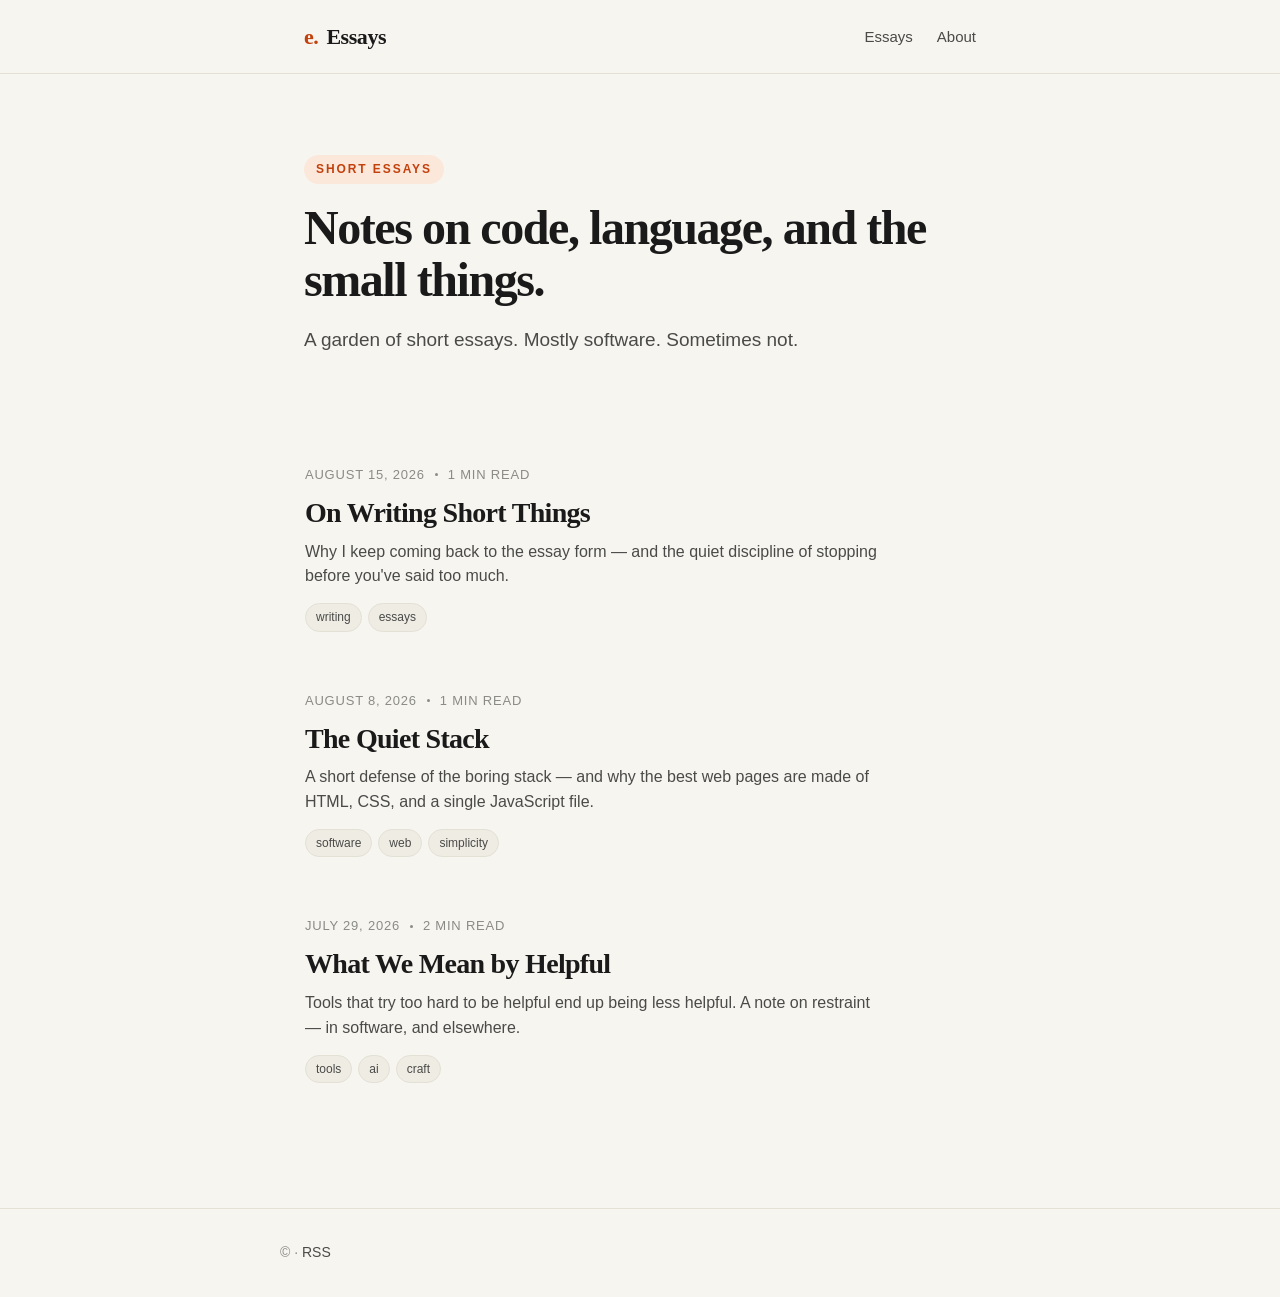
==== commit 759be557: "rewrite with inline Tailwind-style utility classes Mobile browsers were not rendering the CSS file. " ====
--- a/index.html
+++ b/index.html
@@ -5,449 +5,84 @@
   <meta name="viewport" content="width=device-width, initial-scale=1.0" />
   <title>Essays</title>
   <meta name="description" content="Short essays on software, language, and the small things." />
-  <style>/* Inline-friendly CSS — uses only system fonts, no external dependencies.
-   Designed to render correctly even in minimal in-app browsers (e.g. Telegram).
-   The build script will inline this into every page. */
-
-:root {
-  --bg: #f7f5f0;
-  --bg-elev: #ffffff;
-  --bg-soft: #efece4;
-  --fg: #1a1a1a;
-  --fg-muted: #4a4a48;
-  --fg-faint: #8a8a86;
-  --border: #e3e0d6;
-  --border-strong: #c8c5b9;
-  --accent: #c2410c;
-  --accent-hover: #9a3309;
-  --accent-soft: #fce8db;
-  --code-bg: #f3f1ea;
-  --shadow-sm: 0 1px 2px rgba(0,0,0,.04);
-  --shadow: 0 1px 3px rgba(0,0,0,.06), 0 8px 24px rgba(0,0,0,.06);
-  --radius: 12px;
-  --radius-sm: 6px;
-  --max: 720px;
-  --serif: ui-serif, Georgia, 'Times New Roman', serif;
-  --sans: -apple-system, BlinkMacSystemFont, 'Segoe UI', Roboto, Helvetica, Arial, sans-serif;
-  --mono: ui-monospace, 'SF Mono', Menlo, Consolas, monospace;
-}
-
-[data-theme="dark"] {
-  --bg: #0f0f0e;
-  --bg-elev: #18181a;
-  --bg-soft: #20201e;
-  --fg: #f0efea;
-  --fg-muted: #a9a8a3;
-  --fg-faint: #6a6a66;
-  --border: #2a2a28;
-  --border-strong: #40403c;
-  --accent: #fb923c;
-  --accent-hover: #fdba74;
-  --accent-soft: #2a1810;
-  --code-bg: #1c1c1a;
-  --shadow-sm: 0 1px 2px rgba(0,0,0,.4);
-  --shadow: 0 1px 3px rgba(0,0,0,.4), 0 8px 24px rgba(0,0,0,.3);
-}
-
-*, *::before, *::after { box-sizing: border-box; }
-html { -webkit-text-size-adjust: 100%; }
-body, h1, h2, h3, h4, p, ul, ol, figure, blockquote, pre, hr { margin: 0; }
-ul, ol { padding: 0; list-style: none; }
-img { max-width: 100%; display: block; }
-a { color: inherit; text-decoration: none; }
-
-body {
-  font-family: var(--sans);
-  background: var(--bg);
-  color: var(--fg);
-  line-height: 1.65;
-  font-size: 17px;
-  -webkit-font-smoothing: antialiased;
-  min-height: 100vh;
-  display: flex;
-  flex-direction: column;
-}
-
-.wrap {
-  max-width: var(--max);
-  margin: 0 auto;
-  padding: 0 24px;
-}
-
-.skip-link {
-  position: absolute; left: -9999px; top: 0;
-  background: var(--accent); color: white; padding: 8px 12px;
-}
-.skip-link:focus { left: 0; z-index: 100; }
-
-/* HEADER */
-.site-header {
-  border-bottom: 1px solid var(--border);
-  background: var(--bg);
-  position: sticky; top: 0; z-index: 50;
-}
-.site-header .wrap {
-  display: flex; align-items: center; justify-content: space-between;
-  padding-top: 18px; padding-bottom: 18px;
-}
-.brand {
-  display: inline-flex; align-items: baseline; gap: 8px;
-  font-family: var(--serif);
-  font-weight: 600; font-size: 22px;
-  letter-spacing: -0.02em;
-  color: var(--fg);
-}
-.brand-mark {
-  color: var(--accent);
-  font-weight: 700;
-}
-.brand-name { color: var(--fg); }
-.nav { display: flex; align-items: center; gap: 24px; font-size: 15px; }
-.nav a {
-  color: var(--fg-muted);
-  font-weight: 500;
-  transition: color .15s ease;
-}
-.nav a:hover { color: var(--fg); }
-.theme-toggle {
-  background: transparent;
-  border: 1px solid var(--border);
-  width: 36px; height: 36px; border-radius: 50%;
-  display: inline-flex; align-items: center; justify-content: center;
-  cursor: pointer; color: var(--fg-muted);
-}
-.theme-toggle:hover { color: var(--accent); border-color: var(--accent); }
-.icon-sun { display: none; }
-[data-theme="dark"] .icon-sun { display: block; }
-[data-theme="dark"] .icon-moon { display: none; }
-
-/* HERO */
-main { flex: 1; padding-top: 80px; padding-bottom: 96px; }
-.hero { margin-bottom: 80px; }
-.eyebrow {
-  display: inline-block;
-  font-size: 12px; letter-spacing: 0.16em; text-transform: uppercase;
-  color: var(--accent);
-  margin-bottom: 18px;
-  font-weight: 600;
-  padding: 4px 12px;
-  background: var(--accent-soft);
-  border-radius: 999px;
-}
-.hero h1 {
-  font-family: var(--serif);
-  font-size: clamp(36px, 6.5vw, 56px);
-  font-weight: 600;
-  letter-spacing: -0.03em;
-  line-height: 1.08;
-  margin-bottom: 20px;
-  color: var(--fg);
-}
-.lede {
-  color: var(--fg-muted);
-  font-size: 19px;
-  max-width: 560px;
-  line-height: 1.55;
-}
-
-/* ESSAY LIST */
-.essays { display: flex; flex-direction: column; }
-.essay-card {
-  display: block;
-  padding: 28px;
-  margin: 0 -28px;
-  border-radius: var(--radius);
-  border: 1px solid transparent;
-  transition: background-color .2s ease, border-color .2s ease, transform .2s ease;
-}
-.essay-card:hover {
-  background: var(--bg-elev);
-  border-color: var(--border);
-  transform: translateY(-2px);
-  box-shadow: var(--shadow);
-}
-.essay-meta {
-  display: flex; gap: 10px; align-items: center;
-  font-size: 13px; color: var(--fg-faint);
-  margin-bottom: 10px;
-  text-transform: uppercase;
-  letter-spacing: 0.06em;
-  font-weight: 500;
-}
-.essay-meta .dot {
-  width: 3px; height: 3px;
-  background: var(--fg-faint);
-  border-radius: 50%;
-  display: inline-block;
-}
-.essay-card h2 {
-  font-family: var(--serif);
-  font-size: 28px;
-  font-weight: 600;
-  letter-spacing: -0.025em;
-  line-height: 1.2;
-  margin-bottom: 10px;
-  color: var(--fg);
-}
-.essay-card p {
-  color: var(--fg-muted);
-  font-size: 16px;
-  max-width: 580px;
-  line-height: 1.55;
-  margin-top: 6px;
-}
-.essay-tags { display: flex; gap: 6px; margin-top: 14px; flex-wrap: wrap; }
-.essay-tag {
-  font-size: 12px;
-  padding: 3px 10px;
-  border-radius: 999px;
-  background: var(--bg-soft);
-  color: var(--fg-muted);
-  font-weight: 500;
-  border: 1px solid var(--border);
-}
-
-/* ESSAY (post) PAGE */
-.post-header {
-  margin-bottom: 48px;
-  padding-bottom: 24px;
-  border-bottom: 1px solid var(--border);
-}
-.post-header h1 {
-  font-family: var(--serif);
-  font-size: clamp(34px, 5.5vw, 48px);
-  font-weight: 600;
-  letter-spacing: -0.03em;
-  line-height: 1.1;
-  margin-bottom: 16px;
-  color: var(--fg);
-}
-.post-meta {
-  color: var(--fg-faint);
-  font-size: 14px;
-  display: flex; gap: 10px; align-items: center;
-  text-transform: uppercase;
-  letter-spacing: 0.06em;
-  font-weight: 500;
-}
-.post-meta .dot {
-  width: 3px; height: 3px;
-  background: var(--fg-faint);
-  border-radius: 50%;
-  display: inline-block;
-}
-.post-content { font-size: 18px; line-height: 1.78; }
-.post-content > * + * { margin-top: 1.3em; }
-.post-content h2 {
-  font-family: var(--serif);
-  font-size: 30px; font-weight: 600; letter-spacing: -0.022em;
-  margin-top: 2.2em;
-  line-height: 1.2;
-}
-.post-content h3 {
-  font-family: var(--serif);
-  font-size: 23px; font-weight: 600; letter-spacing: -0.015em;
-  margin-top: 1.7em;
-}
-.post-content p, .post-content li { color: var(--fg); }
-.post-content a {
-  color: var(--accent);
-  border-bottom: 1.5px solid rgba(194, 65, 12, 0.35);
-  transition: border-color .15s ease;
-}
-.post-content a:hover { border-bottom-color: var(--accent); }
-.post-content blockquote {
-  border-left: 3px solid var(--accent);
-  padding: 4px 0 4px 24px;
-  font-style: italic;
-  color: var(--fg-muted);
-  font-family: var(--serif);
-  font-size: 19px;
-}
-.post-content code {
-  font-family: var(--mono);
-  font-size: 0.86em;
-  background: var(--code-bg);
-  padding: 2px 7px;
-  border-radius: 4px;
-  color: var(--accent);
-  font-weight: 500;
-}
-.post-content pre {
-  font-family: var(--mono);
-  background: var(--code-bg);
-  padding: 18px 22px;
-  border-radius: var(--radius);
-  overflow-x: auto;
-  font-size: 14px;
-  line-height: 1.6;
-  border: 1px solid var(--border);
-}
-.post-content pre code {
-  background: transparent;
-  padding: 0;
-  color: var(--fg);
-  font-weight: 400;
-}
-.post-content ul, .post-content ol { padding-left: 1.6em; }
-.post-content ul li { list-style: disc; }
-.post-content ol li { list-style: decimal; }
-.post-content hr {
-  border: none;
-  border-top: 1px solid var(--border);
-  margin: 2.5em auto;
-  width: 60px;
-}
-
-.post-nav {
-  margin-top: 72px;
-  padding-top: 32px;
-  border-top: 1px solid var(--border);
-  display: grid;
-  grid-template-columns: 1fr 1fr;
-  gap: 16px;
-}
-.post-nav a {
-  display: flex;
-  flex-direction: column;
-  padding: 16px 20px;
-  border-radius: var(--radius);
-  border: 1px solid var(--border);
-  background: var(--bg-elev);
-  font-size: 14px;
-  transition: all .15s ease;
-}
-.post-nav a:hover {
-  border-color: var(--accent);
-  transform: translateY(-1px);
-}
-.post-nav a.next { text-align: right; align-items: flex-end; }
-.post-nav .label {
-  font-size: 11px;
-  text-transform: uppercase;
-  letter-spacing: 0.1em;
-  color: var(--fg-faint);
-  margin-bottom: 4px;
-  font-weight: 600;
-}
-.post-nav .title {
-  color: var(--fg);
-  font-family: var(--serif);
-  font-size: 16px;
-  font-weight: 500;
-}
-.post-nav .empty { display: block; }
-
-/* ABOUT */
-.about-content { font-size: 18px; line-height: 1.78; }
-.about-content > * + * { margin-top: 1em; }
-.about-content p { color: var(--fg); }
-
-/* FOOTER */
-.site-footer {
-  border-top: 1px solid var(--border);
-  padding: 32px 0;
-  color: var(--fg-faint);
-  font-size: 14px;
-}
-.site-footer .wrap {
-  display: flex; justify-content: space-between; align-items: center;
-  flex-wrap: wrap; gap: 12px;
-}
-.site-footer a { color: var(--fg-muted); }
-.site-footer a:hover { color: var(--accent); }
-
-/* RESPONSIVE */
-@media (max-width: 600px) {
-  body { font-size: 16px; }
-  main { padding-top: 48px; padding-bottom: 64px; }
-  .hero { margin-bottom: 48px; }
-  .nav { gap: 16px; }
-  .essay-card { padding: 22px 20px; margin: 0 -20px; }
-  .essay-card h2 { font-size: 22px; }
-  .post-nav { grid-template-columns: 1fr; }
-  .post-nav a.next { text-align: left; align-items: flex-start; }
-  .site-header .wrap { padding-top: 14px; padding-bottom: 14px; }
-  .brand { font-size: 19px; }
-  .hero h1 { font-size: 36px; }
-}
-
-@media (prefers-reduced-motion: reduce) {
-  *, *::before, *::after {
-    transition-duration: 0.01ms !important;
-    animation-duration: 0.01ms !important;
-  }
-}
-
-::selection { background: var(--accent); color: white; }
-</style>
+  <style>
+    /* Minimal base reset — only the bare essentials */
+    *, *::before, *::after { box-sizing: border-box; }
+    html { -webkit-text-size-adjust: 100%; }
+    body, h1, h2, h3, h4, p, ul, ol, figure, blockquote, pre, hr { margin: 0; }
+    ul, ol { padding: 0; list-style: none; }
+    img { max-width: 100%; display: block; }
+    a { color: inherit; text-decoration: none; }
+  </style>
   <link rel="alternate" type="application/rss+xml" title="Essays" href="/feed.xml" />
 </head>
-<body>
-  <a class="skip-link" href="#main">Skip to content</a>
+<body style="margin:0;font-family:Georgia,'Times New Roman',serif;background:#f7f5f0;color:#1a1a1a;line-height:1.7;-webkit-font-smoothing:antialiased;min-height:100vh;display:flex;flex-direction:column;">
 
-  <header class="site-header">
-    <div class="wrap">
-      <a class="brand" href="/">
-        <span class="brand-mark">e.</span>
-        <span class="brand-name">Essays</span>
+  <div style="position:absolute;left:-9999px;top:0;background:#c2410c;color:white;padding:8px 12px;">Skip to content</div>
+
+  <!-- HEADER -->
+  <header style="border-bottom:1px solid #e3e0d6;background:#f7f5f0;position:sticky;top:0;z-index:50;">
+    <div style="max-width:720px;margin:0 auto;padding:18px 24px;display:flex;align-items:center;justify-content:space-between;">
+      <a href="/" style="display:inline-flex;align-items:baseline;gap:8px;font-weight:600;font-size:22px;letter-spacing:-0.02em;color:#1a1a1a;">
+        <span style="color:#c2410c;font-weight:700;">e.</span>
+        <span>Essays</span>
       </a>
-      <nav class="nav">
-        <a href="/">Essays</a>
-        <a href="/about.html">About</a>
-        <button id="theme-toggle" class="theme-toggle" aria-label="Toggle theme">
-          <svg class="icon-sun" viewBox="0 0 24 24" width="18" height="18" fill="none" stroke="currentColor" stroke-width="2"><circle cx="12" cy="12" r="4"/><path d="M12 2v2M12 20v2M4.93 4.93l1.41 1.41M17.66 17.66l1.41 1.41M2 12h2M20 12h2M4.93 19.07l1.41-1.41M17.66 6.34l1.41-1.41"/></svg>
-          <svg class="icon-moon" viewBox="0 0 24 24" width="18" height="18" fill="none" stroke="currentColor" stroke-width="2"><path d="M21 12.79A9 9 0 1 1 11.21 3 7 7 0 0 0 21 12.79z"/></svg>
-        </button>
+      <nav style="display:flex;align-items:center;gap:24px;font-size:15px;font-family:-apple-system,BlinkMacSystemFont,'Segoe UI',Roboto,sans-serif;">
+        <a href="/" style="color:#4a4a48;font-weight:500;">Essays</a>
+        <a href="/about.html" style="color:#4a4a48;font-weight:500;">About</a>
       </nav>
     </div>
   </header>
 
-  <main id="main" class="wrap">
-    <section class="hero">
-      <p class="eyebrow">Short essays</p>
-      <h1>Notes on code, language, and the small things.</h1>
-      <p class="lede">A garden of short essays. Mostly software. Sometimes not.</p>
+  <main style="flex:1;padding:80px 24px 96px;max-width:720px;margin:0 auto;width:100%;">
+
+    <!-- HERO -->
+    <section style="margin-bottom:80px;">
+      <span style="display:inline-block;font-size:12px;letter-spacing:0.16em;text-transform:uppercase;color:#c2410c;margin-bottom:18px;font-weight:600;padding:4px 12px;background:#fce8db;border-radius:999px;font-family:-apple-system,BlinkMacSystemFont,'Segoe UI',Roboto,sans-serif;">Short essays</span>
+      <h1 style="font-size:48px;font-weight:600;letter-spacing:-0.03em;line-height:1.08;margin-bottom:20px;color:#1a1a1a;">Notes on code, language, and the small things.</h1>
+      <p style="color:#4a4a48;font-size:19px;max-width:560px;line-height:1.55;font-family:-apple-system,BlinkMacSystemFont,'Segoe UI',Roboto,sans-serif;">A garden of short essays. Mostly software. Sometimes not.</p>
     </section>
 
-    <section class="essays">
-      <a class="essay-card" href="/essays/on-writing-short-things/">
-        <div class="essay-meta">
+    <!-- ESSAY LIST -->
+    <section style="display:flex;flex-direction:column;">
+      <a class="essay-card" href="/essays/on-writing-short-things/" style="display:block;padding:28px;margin:0 -28px;border-radius:12px;border:1px solid transparent;transition:background-color .2s ease,border-color .2s ease,transform .2s ease;">
+        <div style="display:flex;gap:10px;align-items:center;font-size:13px;color:#8a8a86;margin-bottom:10px;text-transform:uppercase;letter-spacing:0.06em;font-weight:500;font-family:-apple-system,BlinkMacSystemFont,'Segoe UI',Roboto,sans-serif;">
           <time datetime="2026-08-15">August 15, 2026</time>
-          <span class="dot"></span>
+          <span style="width:3px;height:3px;background:#8a8a86;border-radius:50%;display:inline-block;"></span>
           <span>1 min read</span>
         </div>
-        <h2>On Writing Short Things</h2>
-        <p>Why I keep coming back to the essay form — and the quiet discipline of stopping before you&#39;ve said too much.</p>
-        <div class="essay-tags"><span class="essay-tag">writing</span><span class="essay-tag">essays</span></div>
+        <h2 style="font-size:28px;font-weight:600;letter-spacing:-0.025em;line-height:1.2;margin-bottom:10px;color:#1a1a1a;">On Writing Short Things</h2>
+        <p style="color:#4a4a48;font-size:16px;max-width:580px;line-height:1.55;margin-top:6px;font-family:-apple-system,BlinkMacSystemFont,'Segoe UI',Roboto,sans-serif;">Why I keep coming back to the essay form — and the quiet discipline of stopping before you&#39;ve said too much.</p>
+        <div style="display:flex;gap:6px;margin-top:14px;flex-wrap:wrap;"><span style="font-size:12px;padding:3px 10px;border-radius:999px;background:#efece4;color:#4a4a48;font-weight:500;border:1px solid #e3e0d6;font-family:-apple-system,BlinkMacSystemFont,'Segoe UI',Roboto,sans-serif;">writing</span><span style="font-size:12px;padding:3px 10px;border-radius:999px;background:#efece4;color:#4a4a48;font-weight:500;border:1px solid #e3e0d6;font-family:-apple-system,BlinkMacSystemFont,'Segoe UI',Roboto,sans-serif;">essays</span></div>
       </a>
 
-      <a class="essay-card" href="/essays/the-quiet-stack/">
-        <div class="essay-meta">
+      <a class="essay-card" href="/essays/the-quiet-stack/" style="display:block;padding:28px;margin:0 -28px;border-radius:12px;border:1px solid transparent;transition:background-color .2s ease,border-color .2s ease,transform .2s ease;">
+        <div style="display:flex;gap:10px;align-items:center;font-size:13px;color:#8a8a86;margin-bottom:10px;text-transform:uppercase;letter-spacing:0.06em;font-weight:500;font-family:-apple-system,BlinkMacSystemFont,'Segoe UI',Roboto,sans-serif;">
           <time datetime="2026-08-08">August 8, 2026</time>
-          <span class="dot"></span>
+          <span style="width:3px;height:3px;background:#8a8a86;border-radius:50%;display:inline-block;"></span>
           <span>1 min read</span>
         </div>
-        <h2>The Quiet Stack</h2>
-        <p>A short defense of the boring stack — and why the best web pages are made of HTML, CSS, and a single JavaScript file.</p>
-        <div class="essay-tags"><span class="essay-tag">software</span><span class="essay-tag">web</span><span class="essay-tag">simplicity</span></div>
+        <h2 style="font-size:28px;font-weight:600;letter-spacing:-0.025em;line-height:1.2;margin-bottom:10px;color:#1a1a1a;">The Quiet Stack</h2>
+        <p style="color:#4a4a48;font-size:16px;max-width:580px;line-height:1.55;margin-top:6px;font-family:-apple-system,BlinkMacSystemFont,'Segoe UI',Roboto,sans-serif;">A short defense of the boring stack — and why the best web pages are made of HTML, CSS, and a single JavaScript file.</p>
+        <div style="display:flex;gap:6px;margin-top:14px;flex-wrap:wrap;"><span style="font-size:12px;padding:3px 10px;border-radius:999px;background:#efece4;color:#4a4a48;font-weight:500;border:1px solid #e3e0d6;font-family:-apple-system,BlinkMacSystemFont,'Segoe UI',Roboto,sans-serif;">software</span><span style="font-size:12px;padding:3px 10px;border-radius:999px;background:#efece4;color:#4a4a48;font-weight:500;border:1px solid #e3e0d6;font-family:-apple-system,BlinkMacSystemFont,'Segoe UI',Roboto,sans-serif;">web</span><span style="font-size:12px;padding:3px 10px;border-radius:999px;background:#efece4;color:#4a4a48;font-weight:500;border:1px solid #e3e0d6;font-family:-apple-system,BlinkMacSystemFont,'Segoe UI',Roboto,sans-serif;">simplicity</span></div>
       </a>
 
-      <a class="essay-card" href="/essays/what-we-mean-by-helpful/">
-        <div class="essay-meta">
+      <a class="essay-card" href="/essays/what-we-mean-by-helpful/" style="display:block;padding:28px;margin:0 -28px;border-radius:12px;border:1px solid transparent;transition:background-color .2s ease,border-color .2s ease,transform .2s ease;">
+        <div style="display:flex;gap:10px;align-items:center;font-size:13px;color:#8a8a86;margin-bottom:10px;text-transform:uppercase;letter-spacing:0.06em;font-weight:500;font-family:-apple-system,BlinkMacSystemFont,'Segoe UI',Roboto,sans-serif;">
           <time datetime="2026-07-29">July 29, 2026</time>
-          <span class="dot"></span>
+          <span style="width:3px;height:3px;background:#8a8a86;border-radius:50%;display:inline-block;"></span>
           <span>2 min read</span>
         </div>
-        <h2>What We Mean by Helpful</h2>
-        <p>Tools that try too hard to be helpful end up being less helpful. A note on restraint — in software, and elsewhere.</p>
-        <div class="essay-tags"><span class="essay-tag">tools</span><span class="essay-tag">ai</span><span class="essay-tag">craft</span></div>
+        <h2 style="font-size:28px;font-weight:600;letter-spacing:-0.025em;line-height:1.2;margin-bottom:10px;color:#1a1a1a;">What We Mean by Helpful</h2>
+        <p style="color:#4a4a48;font-size:16px;max-width:580px;line-height:1.55;margin-top:6px;font-family:-apple-system,BlinkMacSystemFont,'Segoe UI',Roboto,sans-serif;">Tools that try too hard to be helpful end up being less helpful. A note on restraint — in software, and elsewhere.</p>
+        <div style="display:flex;gap:6px;margin-top:14px;flex-wrap:wrap;"><span style="font-size:12px;padding:3px 10px;border-radius:999px;background:#efece4;color:#4a4a48;font-weight:500;border:1px solid #e3e0d6;font-family:-apple-system,BlinkMacSystemFont,'Segoe UI',Roboto,sans-serif;">tools</span><span style="font-size:12px;padding:3px 10px;border-radius:999px;background:#efece4;color:#4a4a48;font-weight:500;border:1px solid #e3e0d6;font-family:-apple-system,BlinkMacSystemFont,'Segoe UI',Roboto,sans-serif;">ai</span><span style="font-size:12px;padding:3px 10px;border-radius:999px;background:#efece4;color:#4a4a48;font-weight:500;border:1px solid #e3e0d6;font-family:-apple-system,BlinkMacSystemFont,'Segoe UI',Roboto,sans-serif;">craft</span></div>
       </a></section>
+
   </main>
 
-  <footer class="site-footer">
-    <div class="wrap">
-      <p>© <span id="year"></span> · <a href="/feed.xml">RSS</a></p>
+  <footer style="border-top:1px solid #e3e0d6;padding:32px 24px;color:#8a8a86;font-size:14px;font-family:-apple-system,BlinkMacSystemFont,'Segoe UI',Roboto,sans-serif;">
+    <div style="max-width:720px;margin:0 auto;display:flex;justify-content:space-between;align-items:center;flex-wrap:wrap;gap:12px;">
+      <p style="margin:0;">© <span id="year"></span> · <a href="/feed.xml" style="color:#4a4a48;">RSS</a></p>
     </div>
   </footer>
 
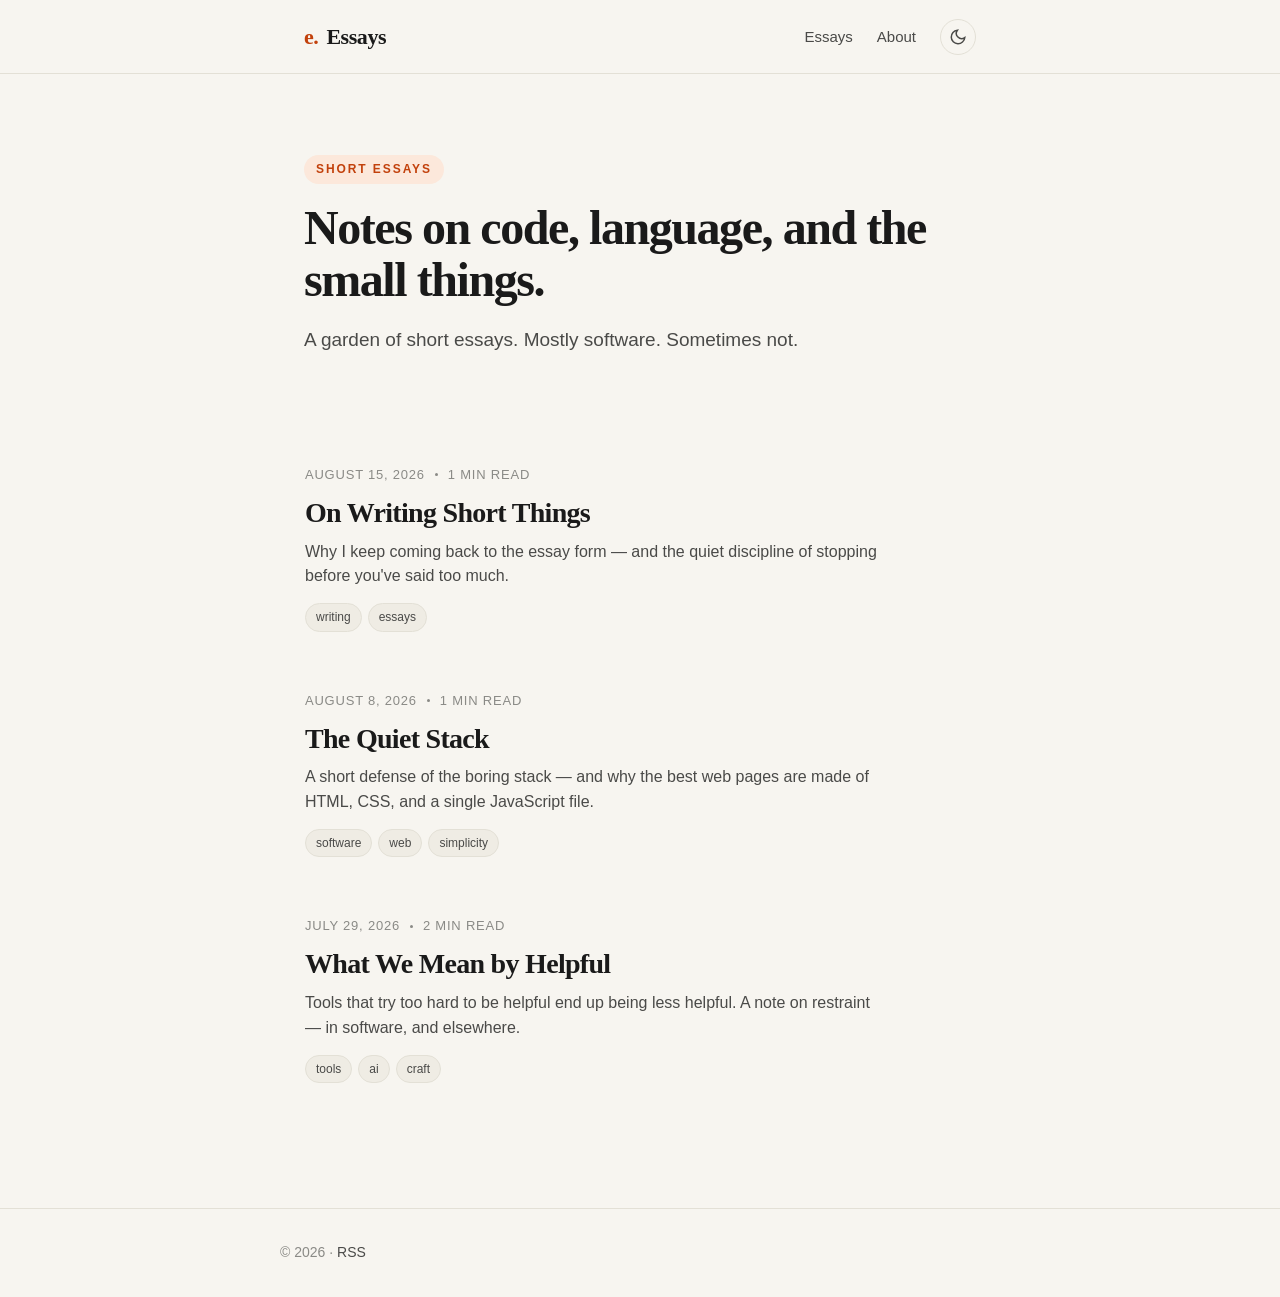
==== commit 3f2ea909: "add dark mode + theme toggle Restored the missing theme toggle and [data-theme="dark"] styles that w" ====
--- a/index.html
+++ b/index.html
@@ -6,15 +6,53 @@
   <title>Essays</title>
   <meta name="description" content="Short essays on software, language, and the small things." />
   <style>
-    /* Minimal base reset — only the bare essentials */
     *, *::before, *::after { box-sizing: border-box; }
     html { -webkit-text-size-adjust: 100%; }
     body, h1, h2, h3, h4, p, ul, ol, figure, blockquote, pre, hr { margin: 0; }
     ul, ol { padding: 0; list-style: none; }
     img { max-width: 100%; display: block; }
     a { color: inherit; text-decoration: none; }
+    :root { color-scheme: light dark; }
+    [data-theme="dark"] {
+      body { background:#0f0f0e !important; color:#f0efea !important; }
+      header { background:#0f0f0e !important; border-bottom-color:#2a2a28 !important; }
+      header a { color:#f0efea !important; }
+      header nav a { color:#a9a8a3 !important; }
+      footer { background:#0f0f0e !important; border-top-color:#2a2a28 !important; color:#6a6a66 !important; }
+      footer a { color:#a9a8a3 !important; }
+      .essay-card:hover { background:#18181a !important; border-color:#2a2a28 !important; }
+      .essay-card h2 { color:#f0efea !important; }
+      .essay-card p { color:#a9a8a3 !important; }
+      .essay-card .essay-meta { color:#6a6a66 !important; }
+      .essay-card .essay-meta .dot { background:#6a6a66 !important; }
+      .essay-card .essay-tag { background:#20201e !important; color:#a9a8a3 !important; border-color:#2a2a28 !important; }
+      .lede { color:#a9a8a3 !important; }
+      .eyebrow { background:#2a1810 !important; color:#fb923c !important; }
+      h1 { color:#f0efea !important; }
+      .brand { color:#f0efea !important; }
+      .brand-mark { color:#fb923c !important; }
+      .theme-toggle { border-color:#2a2a28 !important; color:#a9a8a3 !important; }
+    }
+    @media (max-width:600px) {
+      body { font-size:16px; }
+      main { padding-top:48px !important; padding-bottom:64px !important; }
+      section[style*="margin-bottom:80px"] { margin-bottom:48px !important; }
+      .essay-card { padding:22px 20px !important; margin:0 -20px !important; }
+      .essay-card h2 { font-size:22px !important; }
+      h1 { font-size:36px !important; }
+      header > div { padding-top:14px !important; padding-bottom:14px !important; }
+      .brand { font-size:19px !important; }
+      nav { gap:16px !important; }
+    }
   </style>
   <link rel="alternate" type="application/rss+xml" title="Essays" href="/feed.xml" />
+  <script>
+    (function() {
+      var s = localStorage.getItem('essays-theme');
+      var p = window.matchMedia('(prefers-color-scheme: dark)').matches ? 'dark' : 'light';
+      document.documentElement.setAttribute('data-theme', s || p);
+    })();
+  </script>
 </head>
 <body style="margin:0;font-family:Georgia,'Times New Roman',serif;background:#f7f5f0;color:#1a1a1a;line-height:1.7;-webkit-font-smoothing:antialiased;min-height:100vh;display:flex;flex-direction:column;">
 
@@ -23,13 +61,17 @@
   <!-- HEADER -->
   <header style="border-bottom:1px solid #e3e0d6;background:#f7f5f0;position:sticky;top:0;z-index:50;">
     <div style="max-width:720px;margin:0 auto;padding:18px 24px;display:flex;align-items:center;justify-content:space-between;">
-      <a href="/" style="display:inline-flex;align-items:baseline;gap:8px;font-weight:600;font-size:22px;letter-spacing:-0.02em;color:#1a1a1a;">
-        <span style="color:#c2410c;font-weight:700;">e.</span>
+      <a class="brand" href="/" style="display:inline-flex;align-items:baseline;gap:8px;font-weight:600;font-size:22px;letter-spacing:-0.02em;color:#1a1a1a;">
+        <span class="brand-mark" style="color:#c2410c;font-weight:700;">e.</span>
         <span>Essays</span>
       </a>
       <nav style="display:flex;align-items:center;gap:24px;font-size:15px;font-family:-apple-system,BlinkMacSystemFont,'Segoe UI',Roboto,sans-serif;">
         <a href="/" style="color:#4a4a48;font-weight:500;">Essays</a>
         <a href="/about.html" style="color:#4a4a48;font-weight:500;">About</a>
+        <button id="theme-toggle" class="theme-toggle" type="button" aria-label="Toggle theme" style="background:transparent;border:1px solid #e3e0d6;width:36px;height:36px;border-radius:50%;display:inline-flex;align-items:center;justify-content:center;cursor:pointer;color:#4a4a48;padding:0;">
+          <svg class="icon-sun" viewBox="0 0 24 24" width="18" height="18" fill="none" stroke="currentColor" stroke-width="2" style="display:none;"><circle cx="12" cy="12" r="4"/><path d="M12 2v2M12 20v2M4.93 4.93l1.41 1.41M17.66 17.66l1.41 1.41M2 12h2M20 12h2M4.93 19.07l1.41-1.41M17.66 6.34l1.41-1.41"/></svg>
+          <svg class="icon-moon" viewBox="0 0 24 24" width="18" height="18" fill="none" stroke="currentColor" stroke-width="2"><path d="M21 12.79A9 9 0 1 1 11.21 3 7 7 0 0 0 21 12.79z"/></svg>
+        </button>
       </nav>
     </div>
   </header>
@@ -38,44 +80,44 @@
 
     <!-- HERO -->
     <section style="margin-bottom:80px;">
-      <span style="display:inline-block;font-size:12px;letter-spacing:0.16em;text-transform:uppercase;color:#c2410c;margin-bottom:18px;font-weight:600;padding:4px 12px;background:#fce8db;border-radius:999px;font-family:-apple-system,BlinkMacSystemFont,'Segoe UI',Roboto,sans-serif;">Short essays</span>
+      <span class="eyebrow" style="display:inline-block;font-size:12px;letter-spacing:0.16em;text-transform:uppercase;color:#c2410c;margin-bottom:18px;font-weight:600;padding:4px 12px;background:#fce8db;border-radius:999px;font-family:-apple-system,BlinkMacSystemFont,'Segoe UI',Roboto,sans-serif;">Short essays</span>
       <h1 style="font-size:48px;font-weight:600;letter-spacing:-0.03em;line-height:1.08;margin-bottom:20px;color:#1a1a1a;">Notes on code, language, and the small things.</h1>
-      <p style="color:#4a4a48;font-size:19px;max-width:560px;line-height:1.55;font-family:-apple-system,BlinkMacSystemFont,'Segoe UI',Roboto,sans-serif;">A garden of short essays. Mostly software. Sometimes not.</p>
+      <p class="lede" style="color:#4a4a48;font-size:19px;max-width:560px;line-height:1.55;font-family:-apple-system,BlinkMacSystemFont,'Segoe UI',Roboto,sans-serif;">A garden of short essays. Mostly software. Sometimes not.</p>
     </section>
 
     <!-- ESSAY LIST -->
     <section style="display:flex;flex-direction:column;">
       <a class="essay-card" href="/essays/on-writing-short-things/" style="display:block;padding:28px;margin:0 -28px;border-radius:12px;border:1px solid transparent;transition:background-color .2s ease,border-color .2s ease,transform .2s ease;">
-        <div style="display:flex;gap:10px;align-items:center;font-size:13px;color:#8a8a86;margin-bottom:10px;text-transform:uppercase;letter-spacing:0.06em;font-weight:500;font-family:-apple-system,BlinkMacSystemFont,'Segoe UI',Roboto,sans-serif;">
+        <div class="essay-meta" style="display:flex;gap:10px;align-items:center;font-size:13px;color:#8a8a86;margin-bottom:10px;text-transform:uppercase;letter-spacing:0.06em;font-weight:500;font-family:-apple-system,BlinkMacSystemFont,'Segoe UI',Roboto,sans-serif;">
           <time datetime="2026-08-15">August 15, 2026</time>
           <span style="width:3px;height:3px;background:#8a8a86;border-radius:50%;display:inline-block;"></span>
           <span>1 min read</span>
         </div>
         <h2 style="font-size:28px;font-weight:600;letter-spacing:-0.025em;line-height:1.2;margin-bottom:10px;color:#1a1a1a;">On Writing Short Things</h2>
         <p style="color:#4a4a48;font-size:16px;max-width:580px;line-height:1.55;margin-top:6px;font-family:-apple-system,BlinkMacSystemFont,'Segoe UI',Roboto,sans-serif;">Why I keep coming back to the essay form — and the quiet discipline of stopping before you&#39;ve said too much.</p>
-        <div style="display:flex;gap:6px;margin-top:14px;flex-wrap:wrap;"><span style="font-size:12px;padding:3px 10px;border-radius:999px;background:#efece4;color:#4a4a48;font-weight:500;border:1px solid #e3e0d6;font-family:-apple-system,BlinkMacSystemFont,'Segoe UI',Roboto,sans-serif;">writing</span><span style="font-size:12px;padding:3px 10px;border-radius:999px;background:#efece4;color:#4a4a48;font-weight:500;border:1px solid #e3e0d6;font-family:-apple-system,BlinkMacSystemFont,'Segoe UI',Roboto,sans-serif;">essays</span></div>
+        <div style="display:flex;gap:6px;margin-top:14px;flex-wrap:wrap;"><span class="essay-tag" style="font-size:12px;padding:3px 10px;border-radius:999px;background:#efece4;color:#4a4a48;font-weight:500;border:1px solid #e3e0d6;font-family:-apple-system,BlinkMacSystemFont,'Segoe UI',Roboto,sans-serif;">writing</span><span class="essay-tag" style="font-size:12px;padding:3px 10px;border-radius:999px;background:#efece4;color:#4a4a48;font-weight:500;border:1px solid #e3e0d6;font-family:-apple-system,BlinkMacSystemFont,'Segoe UI',Roboto,sans-serif;">essays</span></div>
       </a>
 
       <a class="essay-card" href="/essays/the-quiet-stack/" style="display:block;padding:28px;margin:0 -28px;border-radius:12px;border:1px solid transparent;transition:background-color .2s ease,border-color .2s ease,transform .2s ease;">
-        <div style="display:flex;gap:10px;align-items:center;font-size:13px;color:#8a8a86;margin-bottom:10px;text-transform:uppercase;letter-spacing:0.06em;font-weight:500;font-family:-apple-system,BlinkMacSystemFont,'Segoe UI',Roboto,sans-serif;">
+        <div class="essay-meta" style="display:flex;gap:10px;align-items:center;font-size:13px;color:#8a8a86;margin-bottom:10px;text-transform:uppercase;letter-spacing:0.06em;font-weight:500;font-family:-apple-system,BlinkMacSystemFont,'Segoe UI',Roboto,sans-serif;">
           <time datetime="2026-08-08">August 8, 2026</time>
           <span style="width:3px;height:3px;background:#8a8a86;border-radius:50%;display:inline-block;"></span>
           <span>1 min read</span>
         </div>
         <h2 style="font-size:28px;font-weight:600;letter-spacing:-0.025em;line-height:1.2;margin-bottom:10px;color:#1a1a1a;">The Quiet Stack</h2>
         <p style="color:#4a4a48;font-size:16px;max-width:580px;line-height:1.55;margin-top:6px;font-family:-apple-system,BlinkMacSystemFont,'Segoe UI',Roboto,sans-serif;">A short defense of the boring stack — and why the best web pages are made of HTML, CSS, and a single JavaScript file.</p>
-        <div style="display:flex;gap:6px;margin-top:14px;flex-wrap:wrap;"><span style="font-size:12px;padding:3px 10px;border-radius:999px;background:#efece4;color:#4a4a48;font-weight:500;border:1px solid #e3e0d6;font-family:-apple-system,BlinkMacSystemFont,'Segoe UI',Roboto,sans-serif;">software</span><span style="font-size:12px;padding:3px 10px;border-radius:999px;background:#efece4;color:#4a4a48;font-weight:500;border:1px solid #e3e0d6;font-family:-apple-system,BlinkMacSystemFont,'Segoe UI',Roboto,sans-serif;">web</span><span style="font-size:12px;padding:3px 10px;border-radius:999px;background:#efece4;color:#4a4a48;font-weight:500;border:1px solid #e3e0d6;font-family:-apple-system,BlinkMacSystemFont,'Segoe UI',Roboto,sans-serif;">simplicity</span></div>
+        <div style="display:flex;gap:6px;margin-top:14px;flex-wrap:wrap;"><span class="essay-tag" style="font-size:12px;padding:3px 10px;border-radius:999px;background:#efece4;color:#4a4a48;font-weight:500;border:1px solid #e3e0d6;font-family:-apple-system,BlinkMacSystemFont,'Segoe UI',Roboto,sans-serif;">software</span><span class="essay-tag" style="font-size:12px;padding:3px 10px;border-radius:999px;background:#efece4;color:#4a4a48;font-weight:500;border:1px solid #e3e0d6;font-family:-apple-system,BlinkMacSystemFont,'Segoe UI',Roboto,sans-serif;">web</span><span class="essay-tag" style="font-size:12px;padding:3px 10px;border-radius:999px;background:#efece4;color:#4a4a48;font-weight:500;border:1px solid #e3e0d6;font-family:-apple-system,BlinkMacSystemFont,'Segoe UI',Roboto,sans-serif;">simplicity</span></div>
       </a>
 
       <a class="essay-card" href="/essays/what-we-mean-by-helpful/" style="display:block;padding:28px;margin:0 -28px;border-radius:12px;border:1px solid transparent;transition:background-color .2s ease,border-color .2s ease,transform .2s ease;">
-        <div style="display:flex;gap:10px;align-items:center;font-size:13px;color:#8a8a86;margin-bottom:10px;text-transform:uppercase;letter-spacing:0.06em;font-weight:500;font-family:-apple-system,BlinkMacSystemFont,'Segoe UI',Roboto,sans-serif;">
+        <div class="essay-meta" style="display:flex;gap:10px;align-items:center;font-size:13px;color:#8a8a86;margin-bottom:10px;text-transform:uppercase;letter-spacing:0.06em;font-weight:500;font-family:-apple-system,BlinkMacSystemFont,'Segoe UI',Roboto,sans-serif;">
           <time datetime="2026-07-29">July 29, 2026</time>
           <span style="width:3px;height:3px;background:#8a8a86;border-radius:50%;display:inline-block;"></span>
           <span>2 min read</span>
         </div>
         <h2 style="font-size:28px;font-weight:600;letter-spacing:-0.025em;line-height:1.2;margin-bottom:10px;color:#1a1a1a;">What We Mean by Helpful</h2>
         <p style="color:#4a4a48;font-size:16px;max-width:580px;line-height:1.55;margin-top:6px;font-family:-apple-system,BlinkMacSystemFont,'Segoe UI',Roboto,sans-serif;">Tools that try too hard to be helpful end up being less helpful. A note on restraint — in software, and elsewhere.</p>
-        <div style="display:flex;gap:6px;margin-top:14px;flex-wrap:wrap;"><span style="font-size:12px;padding:3px 10px;border-radius:999px;background:#efece4;color:#4a4a48;font-weight:500;border:1px solid #e3e0d6;font-family:-apple-system,BlinkMacSystemFont,'Segoe UI',Roboto,sans-serif;">tools</span><span style="font-size:12px;padding:3px 10px;border-radius:999px;background:#efece4;color:#4a4a48;font-weight:500;border:1px solid #e3e0d6;font-family:-apple-system,BlinkMacSystemFont,'Segoe UI',Roboto,sans-serif;">ai</span><span style="font-size:12px;padding:3px 10px;border-radius:999px;background:#efece4;color:#4a4a48;font-weight:500;border:1px solid #e3e0d6;font-family:-apple-system,BlinkMacSystemFont,'Segoe UI',Roboto,sans-serif;">craft</span></div>
+        <div style="display:flex;gap:6px;margin-top:14px;flex-wrap:wrap;"><span class="essay-tag" style="font-size:12px;padding:3px 10px;border-radius:999px;background:#efece4;color:#4a4a48;font-weight:500;border:1px solid #e3e0d6;font-family:-apple-system,BlinkMacSystemFont,'Segoe UI',Roboto,sans-serif;">tools</span><span class="essay-tag" style="font-size:12px;padding:3px 10px;border-radius:999px;background:#efece4;color:#4a4a48;font-weight:500;border:1px solid #e3e0d6;font-family:-apple-system,BlinkMacSystemFont,'Segoe UI',Roboto,sans-serif;">ai</span><span class="essay-tag" style="font-size:12px;padding:3px 10px;border-radius:999px;background:#efece4;color:#4a4a48;font-weight:500;border:1px solid #e3e0d6;font-family:-apple-system,BlinkMacSystemFont,'Segoe UI',Roboto,sans-serif;">craft</span></div>
       </a></section>
 
   </main>
